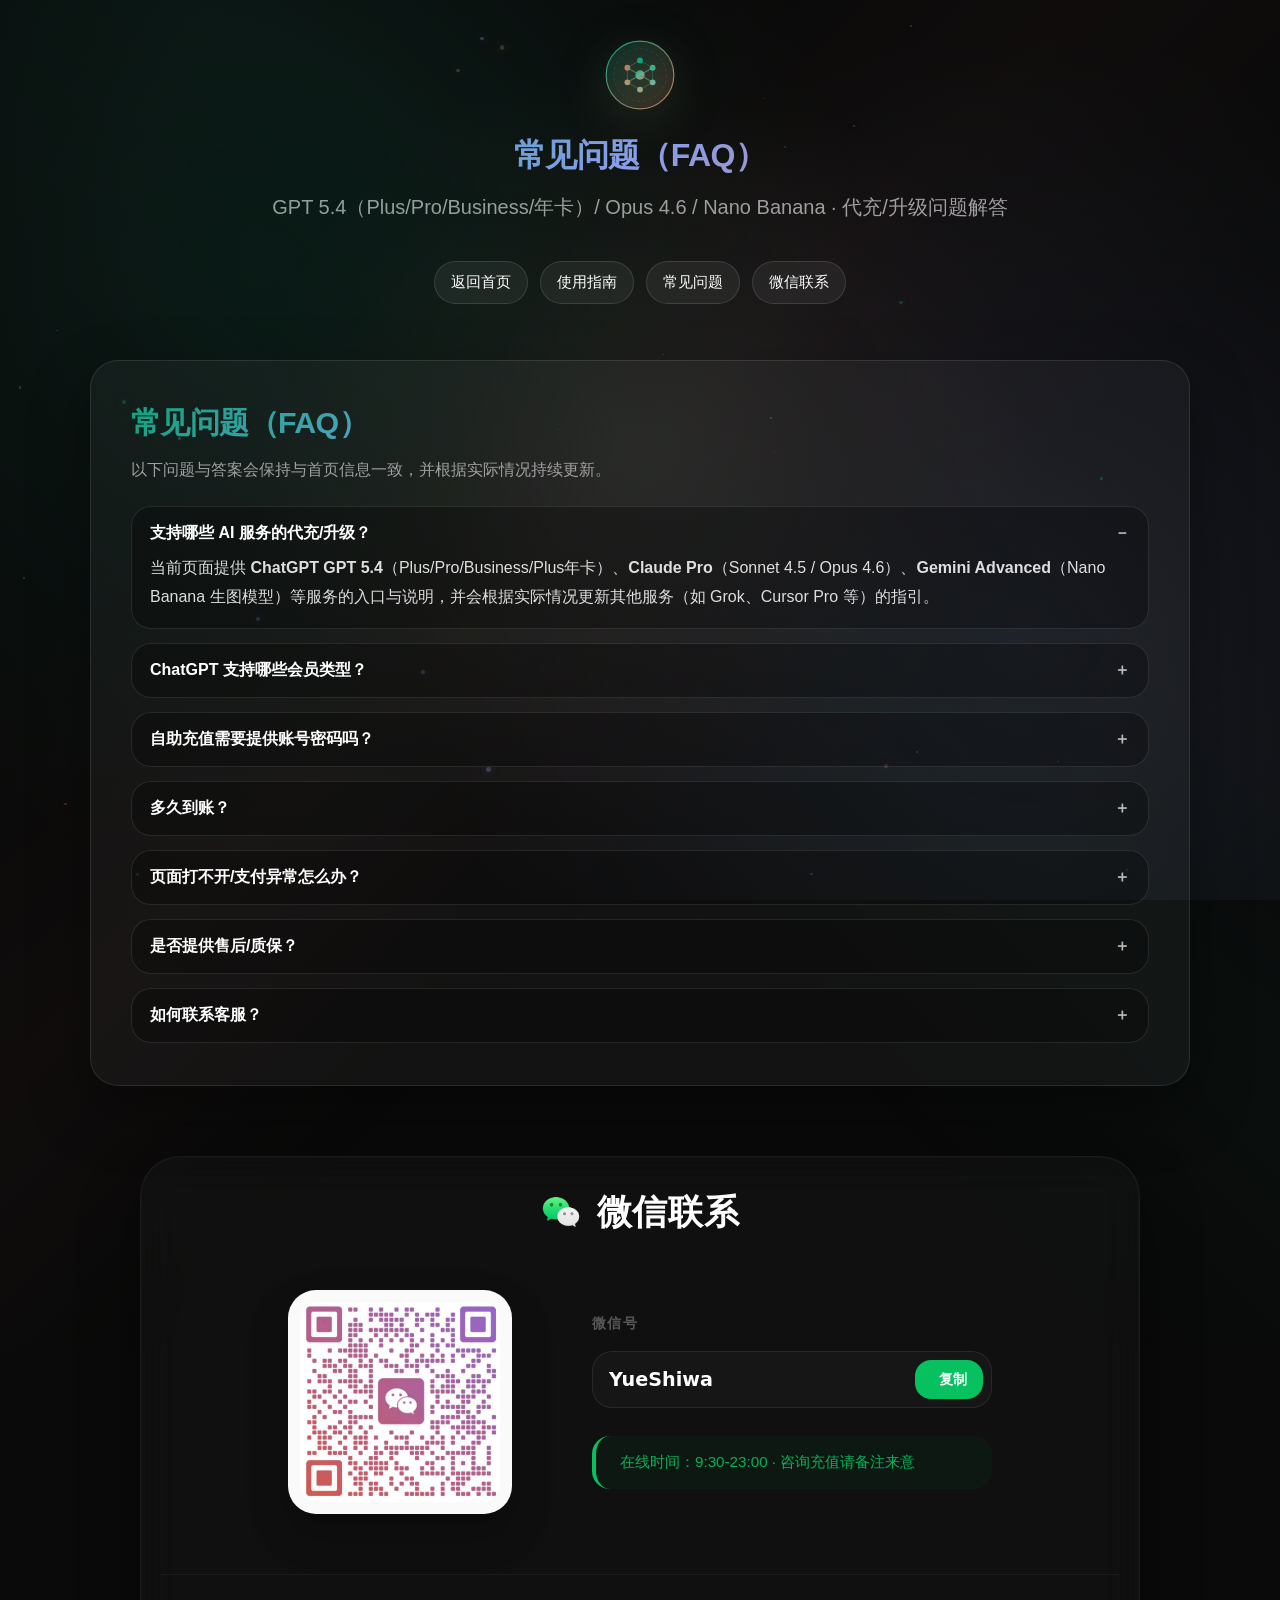
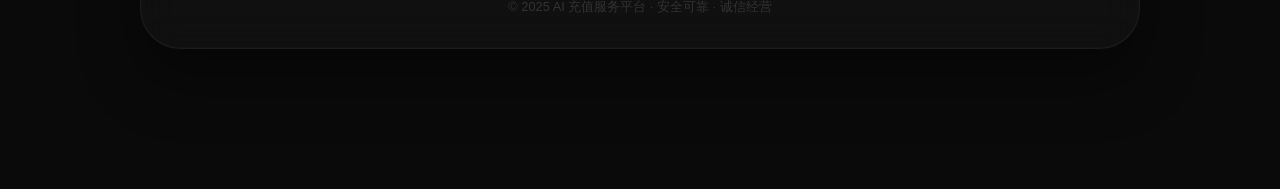
==== faq.html @ b185e93a "SEO: update copy + add guide/faq pages" ====
<!DOCTYPE html>
<html lang="zh-CN">
<head>
    <meta charset="UTF-8">
    <meta name="viewport" content="width=device-width, initial-scale=1.0">
    <title>常见问题 FAQ | GPT 5.4 Plus/Pro/Business/年卡 · Claude Opus 4.6 · Gemini Nano Banana</title>
    <meta name="description" content="GPT 5.4（ChatGPT Plus/Pro/Business/Plus年卡）、Claude Pro（Sonnet 4.5/Opus 4.6）、Gemini Advanced（Nano Banana 生图模型）代充/升级常见问题（FAQ）：支持哪些服务、是否需要账号密码、多久到账、代理/VPN 注意事项、售后与联系客服方式。">
    <meta name="keywords" content="GPT 5.4,GPT-5.4,ChatGPT Plus代充FAQ,ChatGPT Pro代充FAQ,ChatGPT Business代充FAQ,ChatGPT Plus年卡,Claude Pro代充FAQ,Claude Opus 4.6,Claude Sonnet 4.5,Gemini Advanced账号服务FAQ,Gemini Nano Banana生图模型,自助代充,卡密充值,到账时间,售后质保,微信客服">
    <meta name="author" content="AI 充值服务平台">
    <meta name="creator" content="AI 充值服务平台">
    <meta name="publisher" content="AI 充值服务平台">
    <meta name="robots" content="index, follow">
    <meta name="googlebot" content="index, follow, max-video-preview:-1, max-image-preview:large, max-snippet:-1">
    <meta name="format-detection" content="telephone=no, address=no, email=no">
    <meta name="theme-color" content="#0b1220">

    <link rel="canonical" href="./faq.html">
    <link rel="alternate" hreflang="zh-CN" href="./faq.html">
    <link rel="alternate" hreflang="x-default" href="./faq.html">

    <meta property="og:title" content="常见问题 FAQ | GPT 5.4 / Opus 4.6 / Nano Banana">
    <meta property="og:description" content="GPT 5.4（ChatGPT Plus/Pro/Business/Plus年卡）、Claude Pro（Opus 4.6）、Gemini Advanced（Nano Banana 生图）代充/升级常见问题：到账时间、是否需要账号密码、网络环境与售后支持。">
    <meta property="og:type" content="website">
    <meta property="og:locale" content="zh_CN">
    <meta property="og:site_name" content="AI 自助代充升级导航">
    <meta property="og:url" content="faq.html">
    <meta property="og:image" content="images/og-image.png">
    <meta property="og:image:width" content="1200">
    <meta property="og:image:height" content="630">
    <meta property="og:image:alt" content="常见问题 FAQ">

    <meta name="twitter:card" content="summary_large_image">
    <meta name="twitter:title" content="常见问题 FAQ | GPT 5.4 / Opus 4.6 / Nano Banana">
    <meta name="twitter:description" content="GPT 5.4（ChatGPT Plus/Pro/Business/Plus年卡）、Claude Pro（Opus 4.6）、Gemini Advanced（Nano Banana 生图）代充/升级常见问题：到账时间、是否需要账号密码、网络环境与售后支持。">
    <meta name="twitter:image" content="images/og-image.png">

    <link rel="icon" type="image/svg+xml" href="images/logo.svg">
    <link rel="apple-touch-icon" href="images/logo.svg">
    <link rel="stylesheet" href="css/style.css">

    <script type="application/ld+json">
        {
            "@context": "https://schema.org",
            "@graph": [
                {
                    "@type": "WebSite",
                    "@id": "./#website",
                    "url": "./",
                    "name": "AI 自助代充升级导航",
                    "inLanguage": "zh-CN"
                },
                {
                    "@type": "FAQPage",
                    "@id": "./faq.html#faq",
                    "url": "./faq.html",
                    "name": "常见问题（FAQ）",
                    "inLanguage": "zh-CN",
                    "isPartOf": {
                        "@id": "./#website"
                    },
                    "mainEntity": [
                        {
                            "@type": "Question",
                            "name": "支持哪些 AI 服务的代充/升级？",
                            "acceptedAnswer": {
                                "@type": "Answer",
                                "text": "当前页面提供 ChatGPT GPT 5.4（Plus/Pro/Business/Plus年卡）、Claude Pro（Sonnet 4.5 / Opus 4.6）、Gemini Advanced（Nano Banana 生图模型）等服务的入口与说明，并会根据实际情况更新其他服务（如 Grok、Cursor Pro 等）的指引。"
                            }
                        },
                        {
                            "@type": "Question",
                            "name": "ChatGPT 支持哪些会员类型？",
                            "acceptedAnswer": {
                                "@type": "Answer",
                                "text": "支持 Plus会员、Plus年卡、Pro会员、Business会员 等不同类型的升级/代充需求；具体以页面入口与说明为准。"
                            }
                        },
                        {
                            "@type": "Question",
                            "name": "自助充值需要提供账号密码吗？",
                            "acceptedAnswer": {
                                "@type": "Answer",
                                "text": "卡密自助充值一般不需要提供账号密码；如选择账号服务（例如 Gemini 独享账号服务），将按说明提供账号并支持质保服务。"
                            }
                        },
                        {
                            "@type": "Question",
                            "name": "多久到账？",
                            "acceptedAnswer": {
                                "@type": "Answer",
                                "text": "通常 1–2 分钟到账；具体以网络环境与服务状态为准。"
                            }
                        },
                        {
                            "@type": "Question",
                            "name": "页面打不开/支付异常怎么办？",
                            "acceptedAnswer": {
                                "@type": "Answer",
                                "text": "如果当前开启代理/VPN 导致页面无法加载，请尝试关闭代理后重试；也可以通过页面底部微信联系客服协助处理。"
                            }
                        },
                        {
                            "@type": "Question",
                            "name": "是否提供售后/质保？",
                            "acceptedAnswer": {
                                "@type": "Answer",
                                "text": "不同服务提供的售后与质保方案可能不同，请以页面公告与说明为准；如遇到异常，可通过微信联系客服协助。"
                            }
                        },
                        {
                            "@type": "Question",
                            "name": "如何联系客服？",
                            "acceptedAnswer": {
                                "@type": "Answer",
                                "text": "在页面底部可查看微信二维码与微信号，添加后备注需求即可获得协助。"
                            }
                        }
                    ]
                }
            ]
        }
    </script>
</head>
<body>
    <div class="container">
        <div class="bg-decoration"></div>

        <header class="header">
            <div class="header-logo">
                <img src="images/logo.svg" alt="AI代充平台Logo" class="main-logo">
            </div>
            <h1 class="main-title">常见问题（FAQ）</h1>
            <p class="subtitle">GPT 5.4（Plus/Pro/Business/年卡）/ Opus 4.6 / Nano Banana · 代充/升级问题解答</p>
        </header>

        <nav class="quick-nav" aria-label="页面导航">
            <a class="quick-link" href="index.html">返回首页</a>
            <a class="quick-link" href="guide.html">使用指南</a>
            <a class="quick-link" href="faq.html">常见问题</a>
            <a class="quick-link" href="index.html#contact">微信联系</a>
        </nav>

        <main class="content-main" aria-label="FAQ 内容">
            <section class="seo-section" aria-labelledby="faqTitle">
                <h2 class="seo-title" id="faqTitle">常见问题（FAQ）</h2>
                <p class="seo-intro">以下问题与答案会保持与首页信息一致，并根据实际情况持续更新。</p>

                <div class="faq-list">
                    <details class="faq-item" open>
                        <summary>支持哪些 AI 服务的代充/升级？</summary>
                        <p>当前页面提供 <strong>ChatGPT GPT 5.4</strong>（Plus/Pro/Business/Plus年卡）、<strong>Claude Pro</strong>（Sonnet 4.5 / Opus 4.6）、<strong>Gemini Advanced</strong>（Nano Banana 生图模型）等服务的入口与说明，并会根据实际情况更新其他服务（如 Grok、Cursor Pro 等）的指引。</p>
                    </details>

                    <details class="faq-item">
                        <summary>ChatGPT 支持哪些会员类型？</summary>
                        <p>支持 <strong>Plus会员</strong>、<strong>Plus年卡</strong>、<strong>Pro会员</strong>、<strong>Business会员</strong> 等不同类型的升级/代充需求；具体以页面入口与说明为准。</p>
                    </details>

                    <details class="faq-item">
                        <summary>自助充值需要提供账号密码吗？</summary>
                        <p>卡密自助充值一般不需要提供账号密码；如选择账号服务（例如 Gemini 独享账号服务），将按说明提供账号并支持质保服务。</p>
                    </details>

                    <details class="faq-item">
                        <summary>多久到账？</summary>
                        <p>通常 1–2 分钟到账；具体以网络环境与服务状态为准。如遇异常，可通过 <a href="#contact">微信联系</a> 获得协助。</p>
                    </details>

                    <details class="faq-item">
                        <summary>页面打不开/支付异常怎么办？</summary>
                        <p>如果当前开启代理/VPN 导致页面无法加载，请尝试关闭代理后重试；也可以通过页面底部微信联系客服协助处理。</p>
                    </details>

                    <details class="faq-item">
                        <summary>是否提供售后/质保？</summary>
                        <p>不同服务提供的售后与质保方案可能不同，请以页面公告与说明为准；如遇到异常，可通过微信联系客服协助。</p>
                    </details>

                    <details class="faq-item">
                        <summary>如何联系客服？</summary>
                        <p>在页面底部可查看微信二维码与微信号，添加后备注需求即可获得协助。</p>
                    </details>
                </div>
            </section>
        </main>

        <footer class="contact-card" id="contact">
            <div class="contact-header">
                <img src="images/wechat_logo.png" alt="微信图标" class="wechat-icon">
                <h3>微信联系</h3>
            </div>
            <div class="wechat-info">
                <div class="qr-code-container">
                    <img src="images/wechat-qr.png" alt="微信二维码" class="qr-code">
                </div>
                <div class="wechat-id-section">
                    <p class="wechat-label">微信号</p>
                    <div class="wechat-id-box">
                        <span class="wechat-id" id="wechatId">YueShiwa</span>
                        <button class="copy-btn" onclick="copyWechatId()" id="copyBtn" type="button">
                            <svg class="copy-icon" viewBox="0 0 24 24" fill="none" xmlns="http://www.w3.org/2000/svg">
                                <rect x="9" y="9" width="13" height="13" rx="2" stroke="currentColor" stroke-width="2" stroke-linecap="round" stroke-linejoin="round"/>
                                <path d="M5 15H4C3.46957 15 2.96086 14.7893 2.58579 14.4142C2.21071 14.0391 2 13.5304 2 13V4C2 3.46957 2.21071 2.96086 2.58579 2.58579C2.96086 2.21071 3.46957 2 4 2H13C13.5304 2 14.0391 2.21071 14.4142 2.58579C14.7893 2.96086 15 3.46957 15 4V5" stroke="currentColor" stroke-width="2" stroke-linecap="round" stroke-linejoin="round"/>
                            </svg>
                            <span class="copy-text">复制</span>
                        </button>
                    </div>
                    <p class="service-note">在线时间：9:30-23:00 · 咨询充值请备注来意</p>
                </div>
            </div>
            <p class="copyright">© 2025 AI 充值服务平台 · 安全可靠 · 诚信经营</p>
        </footer>
    </div>

    <script src="js/script.js"></script>
</body>
</html>
---- css/style.css ----
* {
    margin: 0;
    padding: 0;
    box-sizing: border-box;
}

/* 页面快捷导航 */
.quick-nav {
    display: flex;
    justify-content: center;
    flex-wrap: wrap;
    gap: 12px;
    margin: -40px auto 56px;
    max-width: 1100px;
    padding: 0 8px;
}

.quick-link {
    display: inline-flex;
    align-items: center;
    justify-content: center;
    padding: 10px 16px;
    border-radius: 999px;
    text-decoration: none;
    color: var(--text-primary);
    background: rgba(255, 255, 255, 0.06);
    border: 1px solid rgba(255, 255, 255, 0.12);
    backdrop-filter: blur(10px);
    transition: transform 0.15s ease, background 0.15s ease, border-color 0.15s ease;
    font-size: 0.95rem;
}

.quick-link:hover {
    transform: translateY(-1px);
    background: rgba(255, 255, 255, 0.1);
    border-color: rgba(255, 255, 255, 0.2);
}

/* SEO 内容区（FAQ） */
.seo-section {
    margin: 70px auto 0;
    max-width: 1100px;
    padding: 42px 40px;
    background: rgba(255, 255, 255, 0.04);
    border: 1px solid rgba(255, 255, 255, 0.10);
    border-radius: 28px;
    box-shadow: 0 24px 60px rgba(0, 0, 0, 0.35);
}

/* 内容页主布局（Guide / FAQ） */
.content-main {
    max-width: 1100px;
    margin: 0 auto 70px;
    display: flex;
    flex-direction: column;
    gap: 28px;
    position: relative;
    z-index: 10;
}

.content-main .seo-section {
    width: 100%;
    max-width: none;
    margin: 0;
}

.seo-title {
    font-size: 1.9rem;
    font-weight: 800;
    letter-spacing: -0.02em;
    margin-bottom: 12px;
    background: linear-gradient(135deg, var(--gpt-primary) 0%, var(--gemini-primary) 50%, var(--claude-primary) 100%);
    -webkit-background-clip: text;
    -webkit-text-fill-color: transparent;
    background-clip: text;
}

.seo-intro {
    color: var(--text-secondary);
    line-height: 1.75;
    margin-bottom: 22px;
}

.faq-list {
    display: grid;
    gap: 14px;
}

.faq-item {
    border-radius: 20px;
    background: rgba(0, 0, 0, 0.28);
    border: 1px solid rgba(255, 255, 255, 0.10);
    padding: 16px 18px;
}

.faq-item summary {
    cursor: pointer;
    font-weight: 700;
    list-style: none;
    outline: none;
}

.faq-item summary::-webkit-details-marker {
    display: none;
}

.faq-item summary::after {
    content: "＋";
    float: right;
    color: rgba(255, 255, 255, 0.7);
    font-weight: 800;
}

.faq-item[open] summary::after {
    content: "－";
}

.faq-item p {
    color: rgba(255, 255, 255, 0.86);
    line-height: 1.8;
    margin-top: 10px;
}

.faq-item a {
    color: var(--gemini-primary);
    text-decoration: none;
    border-bottom: 1px dashed rgba(142, 159, 245, 0.7);
}

.faq-item a:hover {
    border-bottom-color: rgba(142, 159, 245, 1);
}

.footer-links {
    margin-top: 18px;
    display: flex;
    flex-wrap: wrap;
    justify-content: center;
    gap: 14px;
}

.footer-links a {
    color: rgba(255, 255, 255, 0.72);
    text-decoration: none;
    border-bottom: 1px dashed rgba(255, 255, 255, 0.28);
    padding-bottom: 2px;
}

.footer-links a:hover {
    color: rgba(255, 255, 255, 0.92);
    border-bottom-color: rgba(255, 255, 255, 0.5);
}

@media (max-width: 768px) {
    .quick-nav {
        margin: -44px auto 44px;
        gap: 10px;
    }

    .quick-link {
        padding: 9px 14px;
        font-size: 0.9rem;
    }

    .content-main {
        margin: 0 auto 60px;
        padding: 0 4px;
        gap: 18px;
    }

    .seo-section {
        padding: 30px 18px;
        border-radius: 22px;
    }

    .seo-title {
        font-size: 1.6rem;
    }
}

:root {
    /* ChatGPT 配色 */
    --gpt-primary: #10a37f;
    --gpt-secondary: #1a7f64;
    --gpt-light: #d1f4e8;
    --gpt-gradient: linear-gradient(135deg, #10a37f 0%, #1a7f64 100%);

    /* Claude 配色 */
    --claude-primary: #cc785c;
    --claude-secondary: #a8563d;
    --claude-light: #f5e6e0;
    --claude-gradient: linear-gradient(135deg, #cc785c 0%, #a8563d 100%);

    /* Gemini 配色 */
    --gemini-primary: #8e9ff5;
    --gemini-secondary: #6b7ce6;
    --gemini-light: #e8ebfc;
    --gemini-gradient: linear-gradient(135deg, #8e9ff5 0%, #6b7ce6 100%);

    /* 通用配色 */
    --bg-dark: #0a0a0a;
    --bg-card: #1a1a1a;
    --text-primary: #ffffff;
    --text-secondary: #a0a0a0;
    --divider: #333333;
}

body {
    font-family: -apple-system, BlinkMacSystemFont, 'Segoe UI', Roboto, 'Helvetica Neue', Arial, sans-serif;
    background: var(--bg-dark);
    color: var(--text-primary);
    min-height: 100vh;
    overflow-x: hidden;
    position: relative;
}

/* 背景装饰 */
.bg-decoration {
    position: fixed;
    top: 0;
    left: 0;
    width: 100%;
    height: 100%;
    z-index: 0;
    background:
        radial-gradient(circle at 20% 30%, rgba(16, 163, 127, 0.1) 0%, transparent 50%),
        radial-gradient(circle at 50% 50%, rgba(204, 120, 92, 0.08) 0%, transparent 50%),
        radial-gradient(circle at 80% 70%, rgba(142, 159, 245, 0.1) 0%, transparent 50%);
    pointer-events: none;
}

.bg-decoration::before {
    content: '';
    position: absolute;
    top: -50%;
    left: -50%;
    width: 200%;
    height: 200%;
    background:
        linear-gradient(45deg, transparent 40%, rgba(16, 163, 127, 0.03) 50%, transparent 60%),
        linear-gradient(-45deg, transparent 40%, rgba(204, 120, 92, 0.03) 50%, transparent 60%);
    animation: bgRotate 20s linear infinite;
}

@keyframes bgRotate {
    0% { transform: rotate(0deg); }
    100% { transform: rotate(360deg); }
}

.container {
    position: relative;
    z-index: 1;
    max-width: 1400px;
    margin: 0 auto;
    padding: 40px 20px;
}

/* 头部 */
.header {
    text-align: center;
    margin-bottom: 80px;
    animation: fadeInDown 0.8s ease-out;
}

.header-logo {
    margin-bottom: 24px;
    display: flex;
    justify-content: center;
    align-items: center;
}

.main-logo {
    width: 100px;
    height: 100px;
    filter: drop-shadow(0 8px 24px rgba(16, 163, 127, 0.3)) drop-shadow(0 8px 24px rgba(204, 120, 92, 0.3));
    animation: logoFloat 3s ease-in-out infinite, logoRotate 20s linear infinite;
    transition: all 0.4s cubic-bezier(0.4, 0, 0.2, 1);
}

.main-logo:hover {
    transform: scale(1.15) rotate(10deg);
    filter: drop-shadow(0 12px 32px rgba(16, 163, 127, 0.5)) drop-shadow(0 12px 32px rgba(204, 120, 92, 0.5));
    animation: logoFloat 1.5s ease-in-out infinite, logoPulse 1s ease-in-out infinite;
}

@keyframes logoFloat {
    0%, 100% {
        transform: translateY(0) rotate(0deg);
    }
    50% {
        transform: translateY(-10px) rotate(5deg);
    }
}

@keyframes logoRotate {
    0% {
        transform: rotate(0deg);
    }
    100% {
        transform: rotate(360deg);
    }
}

@keyframes logoPulse {
    0%, 100% {
        transform: scale(1.15) rotate(10deg);
    }
    50% {
        transform: scale(1.25) rotate(10deg);
    }
}

.main-title {
    font-size: 3.5rem;
    font-weight: 800;
    background: linear-gradient(135deg, var(--gpt-primary) 0%, var(--gemini-primary) 50%, var(--claude-primary) 100%);
    -webkit-background-clip: text;
    -webkit-text-fill-color: transparent;
    background-clip: text;
    margin-bottom: 16px;
    letter-spacing: -0.02em;
}

.subtitle {
    font-size: 1.25rem;
    color: var(--text-secondary);
    font-weight: 300;
}

/* 右上角公告按钮 */
.announcement-btn {
    position: fixed;
    top: 40px;
    right: 40px;
    display: flex;
    align-items: center;
    gap: 8px;
    padding: 12px 20px;
    background: #1a1a1a;
    color: #ffc107;
    border: 2px solid #ffc107;
    border-radius: 50px;
    font-size: 1rem;
    font-weight: 700;
    cursor: pointer;
    z-index: 1000;
    transition: all 0.3s cubic-bezier(0.4, 0, 0.2, 1);
    box-shadow: 0 4px 16px rgba(255, 193, 7, 0.3);
}

.announcement-btn::before {
    content: '';
    position: absolute;
    top: -4px;
    left: -4px;
    right: -4px;
    bottom: -4px;
    border-radius: 50px;
    border: 2px solid #ffc107;
    opacity: 0.6;
    animation: ringPulse 2s ease-out infinite;
}

@keyframes ringPulse {
    0% {
        transform: scale(1);
        opacity: 0.6;
    }
    50% {
        transform: scale(1.1);
        opacity: 0.3;
    }
    100% {
        transform: scale(1.2);
        opacity: 0;
    }
}

.announcement-btn:hover {
    background: #ffc107;
    color: #1a1a1a;
    transform: translateY(-2px);
    box-shadow: 0 6px 20px rgba(255, 193, 7, 0.5);
}

.announcement-btn-icon {
    width: 20px;
    height: 20px;
    flex-shrink: 0;
}

.announcement-btn-text {
    font-weight: 700;
}

/* 弹窗内公告提示 */
.announcement-notice {
    display: flex;
    align-items: flex-start;
    gap: 12px;
    padding: 16px 20px;
    background: rgba(255, 193, 7, 0.1);
    border: 1px solid rgba(255, 193, 7, 0.3);
    border-radius: 12px;
    margin-bottom: 24px;
}

.notice-icon {
    width: 24px;
    height: 24px;
    flex-shrink: 0;
    color: #ffc107;
}

.announcement-notice p {
    flex: 1;
    font-size: 0.95rem;
    line-height: 1.6;
    color: var(--text-primary);
    margin: 0;
}

/* 主内容区域 */
.main-content {
    display: grid;
    grid-template-columns: 1fr auto 1fr auto 1fr;
    gap: 30px;
    margin-bottom: 70px;
    align-items: stretch;
    position: relative;
    z-index: 10;
}

/* 中央分割线 */
.divider {
    width: 2px;
    height: 100%;
    min-height: 420px;
    position: relative;
    animation: dividerGlow 3s ease-in-out infinite;
}

.divider.divider-1 {
    background: linear-gradient(
        to bottom,
        transparent,
        var(--gpt-primary) 30%,
        var(--claude-primary) 70%,
        transparent
    );
}

.divider.divider-2 {
    background: linear-gradient(
        to bottom,
        transparent,
        var(--claude-primary) 30%,
        var(--gemini-primary) 70%,
        transparent
    );
}

.divider::before,
.divider::after {
    content: '';
    position: absolute;
    left: 50%;
    transform: translateX(-50%);
    width: 12px;
    height: 12px;
    border-radius: 50%;
}

.divider.divider-1::before {
    top: 0;
    background: var(--gpt-primary);
    box-shadow: 0 0 20px var(--gpt-primary);
}

.divider.divider-1::after {
    bottom: 0;
    background: var(--claude-primary);
    box-shadow: 0 0 20px var(--claude-primary);
}

.divider.divider-2::before {
    top: 0;
    background: var(--claude-primary);
    box-shadow: 0 0 20px var(--claude-primary);
}

.divider.divider-2::after {
    bottom: 0;
    background: var(--gemini-primary);
    box-shadow: 0 0 20px var(--gemini-primary);
}

@keyframes dividerGlow {
    0%, 100% { opacity: 0.6; }
    50% { opacity: 1; }
}

/* 服务卡片 */
.service-card {
    background: var(--bg-card);
    border-radius: 24px;
    padding: 40px 36px;
    position: relative;
    overflow: hidden;
    transition: all 0.4s cubic-bezier(0.4, 0, 0.2, 1);
    border: 1px solid transparent;
    animation: fadeInUp 0.8s ease-out;
    min-height: 420px;
    display: flex;
    flex-direction: column;
}

.service-card::before {
    content: '';
    position: absolute;
    top: 0;
    left: 0;
    right: 0;
    bottom: 0;
    border-radius: 24px;
    padding: 1px;
    background: linear-gradient(135deg, transparent, currentColor, transparent);
    -webkit-mask: linear-gradient(#fff 0 0) content-box, linear-gradient(#fff 0 0);
    -webkit-mask-composite: xor;
    mask-composite: exclude;
    opacity: 0;
    transition: opacity 0.4s;
}

.service-card:hover::before {
    opacity: 0.5;
}

.gpt-card {
    color: var(--gpt-primary);
    animation-delay: 0.1s;
}

.gpt-card::after {
    content: '';
    position: absolute;
    top: -50%;
    left: -50%;
    width: 200%;
    height: 200%;
    background: radial-gradient(circle, var(--gpt-primary) 0%, transparent 70%);
    opacity: 0;
    transition: opacity 0.4s;
}

.gpt-card:hover::after {
    opacity: 0.05;
}

.gemini-card {
    color: var(--gemini-primary);
    animation-delay: 0.15s;
}

.gemini-card::after {
    content: '';
    position: absolute;
    top: -50%;
    left: -50%;
    width: 200%;
    height: 200%;
    background: radial-gradient(circle, var(--gemini-primary) 0%, transparent 70%);
    opacity: 0;
    transition: opacity 0.4s;
}

.gemini-card:hover::after {
    opacity: 0.05;
}

.claude-card {
    color: var(--claude-primary);
    animation-delay: 0.2s;
}

.claude-card::after {
    content: '';
    position: absolute;
    top: -50%;
    left: -50%;
    width: 200%;
    height: 200%;
    background: radial-gradient(circle, var(--claude-primary) 0%, transparent 70%);
    opacity: 0;
    transition: opacity 0.4s;
}

.claude-card:hover::after {
    opacity: 0.05;
}

.service-card:hover {
    transform: translateY(-8px);
}

.card-inner {
    position: relative;
    z-index: 1;
    overflow: visible;
}

/* Logo */
.logo-container {
    width: 100px;
    height: 100px;
    margin: 0 auto 24px;
    display: flex;
    align-items: center;
    justify-content: center;
    border-radius: 20px;
    background: rgba(255, 255, 255, 0.05);
    transition: all 0.4s;
}

.service-card:hover .logo-container {
    transform: scale(1.1) rotate(5deg);
    background: rgba(255, 255, 255, 0.1);
}

.logo {
    width: 60px;
    height: 60px;
    filter: drop-shadow(0 4px 12px currentColor);
}

.gpt-logo {
    color: var(--gpt-primary);
}

.gemini-logo {
    color: var(--gemini-primary);
    width: 70px;
    height: 70px;
    filter: drop-shadow(0 4px 12px rgba(142, 159, 245, 0.8));
}

.claude-logo {
    color: var(--claude-primary);
}

/* 服务标题和描述 */
.service-title {
    font-size: 2.2rem;
    font-weight: 800;
    text-align: center;
    margin-bottom: 16px;
    color: var(--text-primary);
    letter-spacing: -0.01em;
}

.service-desc {
    text-align: center;
    color: var(--text-secondary);
    line-height: 1.7;
    margin-bottom: 28px;
    font-size: 1rem;
}

/* 按钮 */
.btn {
    display: inline-flex;
    align-items: center;
    justify-content: center;
    gap: 12px;
    padding: 16px 36px;
    border-radius: 12px;
    font-size: 1.15rem;
    font-weight: 700;
    text-decoration: none;
    transition: all 0.3s cubic-bezier(0.4, 0, 0.2, 1);
    position: relative;
    overflow: visible;
    width: 100%;
    margin-bottom: 24px;
    cursor: pointer;
}

.btn::before {
    content: '';
    position: absolute;
    top: 50%;
    left: 50%;
    width: 0;
    height: 0;
    border-radius: 12px;
    background: rgba(255, 255, 255, 0.2);
    transform: translate(-50%, -50%);
    transition: width 0.6s, height 0.6s;
    z-index: 0;
}

.btn:hover::before {
    width: 100%;
    height: 100%;
}

.btn > * {
    position: relative;
    z-index: 1;
}

.btn-icon {
    width: 20px;
    height: 20px;
    transition: transform 0.3s;
}

.btn:hover .btn-icon {
    transform: translateX(4px);
}

.btn-gpt {
    background: var(--gpt-gradient);
    color: white;
    box-shadow: 0 8px 24px rgba(16, 163, 127, 0.3);
}

.btn-gpt:hover {
    box-shadow: 0 12px 32px rgba(16, 163, 127, 0.4);
    transform: translateY(-2px);
}

.btn-gemini {
    background: var(--gemini-gradient);
    color: white;
    box-shadow: 0 8px 24px rgba(142, 159, 245, 0.3);
}

.btn-gemini:hover {
    box-shadow: 0 12px 32px rgba(142, 159, 245, 0.4);
    transform: translateY(-2px);
}

.btn-claude {
    background: var(--claude-gradient);
    color: white;
    box-shadow: 0 8px 24px rgba(204, 120, 92, 0.3);
}

.btn-claude:hover {
    box-shadow: 0 12px 32px rgba(204, 120, 92, 0.4);
    transform: translateY(-2px);
}

/* 特性标签 */
.features {
    display: flex;
    gap: 10px;
    justify-content: center;
    flex-wrap: wrap;
}

.feature-tag {
    padding: 8px 18px;
    border-radius: 20px;
    font-size: 0.9rem;
    font-weight: 600;
    background: rgba(255, 255, 255, 0.08);
    color: var(--text-secondary);
    transition: all 0.3s;
}

.gpt-card .feature-tag:hover {
    background: var(--gpt-light);
    color: var(--gpt-primary);
}

.gemini-card .feature-tag:hover {
    background: var(--gemini-light);
    color: var(--gemini-primary);
}

.claude-card .feature-tag:hover {
    background: var(--claude-light);
    color: var(--claude-primary);
}

/* 微信联系名片 - 极致视觉优化 */
.contact-card {
    background: rgba(26, 26, 26, 0.4);
    backdrop-filter: blur(20px);
    -webkit-backdrop-filter: blur(20px);
    border-radius: 40px;
    padding: 60px 80px;
    border: 1px solid rgba(255, 255, 255, 0.05);
    animation: fadeInUp 0.8s ease-out 0.3s both;
    position: relative;
    z-index: 5;
    max-width: 1000px;
    margin: 40px auto 100px;
    box-shadow: 
        0 30px 60px rgba(0, 0, 0, 0.4),
        0 0 0 1px rgba(255, 255, 255, 0.02) inset;
}

.contact-header {
    display: flex;
    align-items: center;
    justify-content: center;
    gap: 16px;
    margin-bottom: 54px;
    position: relative;
}

.wechat-icon {
    width: 40px;
    height: 40px;
    filter: none;
}

.contact-header h3 {
    font-size: 2.2rem;
    font-weight: 800;
    color: #ffffff;
    letter-spacing: 0.02em;
    margin: 0;
}

.wechat-info {
    display: flex;
    justify-content: center;
    align-items: center;
    gap: 80px;
}

.qr-code-container {
    padding: 12px;
    background: rgba(255, 255, 255, 0.98);
    border-radius: 28px;
    box-shadow: 0 20px 40px rgba(0, 0, 0, 0.3);
    transition: all 0.4s cubic-bezier(0.175, 0.885, 0.32, 1.275);
    flex-shrink: 0;
}

.qr-code-container:hover {
    transform: translateY(-10px) scale(1.03);
    box-shadow: 0 30px 60px rgba(0, 0, 0, 0.4);
}

.qr-code {
    width: 200px;
    height: 200px;
    display: block;
    border-radius: 18px;
}

.wechat-id-section {
    display: flex;
    flex-direction: column;
    gap: 18px;
    flex: 1;
    max-width: 400px;
}

.wechat-label {
    color: rgba(255, 255, 255, 0.3);
    font-size: 0.9rem;
    font-weight: 600;
    text-transform: uppercase;
    letter-spacing: 0.1em;
}

.wechat-id-box {
    display: flex;
    align-items: center;
    justify-content: space-between;
    gap: 20px;
    padding: 8px 8px 8px 24px;
    background: rgba(255, 255, 255, 0.03);
    border-radius: 20px;
    border: 1px solid rgba(255, 255, 255, 0.08);
    transition: all 0.3s;
}

.wechat-id-box:hover {
    background: rgba(255, 255, 255, 0.06);
    border-color: rgba(7, 193, 96, 0.4);
}

.wechat-id {
    font-size: 1.6rem;
    font-weight: 700;
    color: #ffffff;
    font-family: -apple-system, system-ui, sans-serif;
}

.copy-btn {
    display: flex;
    align-items: center;
    gap: 8px;
    padding: 14px 28px;
    background: #07c160;
    color: white;
    border: none;
    border-radius: 16px;
    font-size: 1rem;
    font-weight: 700;
    cursor: pointer;
    transition: all 0.3s;
    white-space: nowrap;
}

.service-note {
    color: rgba(7, 193, 96, 0.9);
    font-size: 0.95rem;
    font-weight: 500;
    padding: 16px 24px;
    background: rgba(7, 193, 96, 0.05);
    border-radius: 18px;
    border-left: 4px solid #07c160;
    margin-top: 10px;
}

.copyright {
    text-align: center;
    color: rgba(255, 255, 255, 0.15);
    font-size: 0.8rem;
    margin-top: 60px;
    padding-top: 24px;
    border-top: 1px solid rgba(255, 255, 255, 0.05);
    width: 100%;
}

/* 动画 */
@keyframes fadeInDown {
    from {
        opacity: 0;
        transform: translateY(-30px);
    }
    to {
        opacity: 1;
        transform: translateY(0);
    }
}

@keyframes fadeInUp {
    from {
        opacity: 0;
        transform: translateY(30px);
    }
    to {
        opacity: 1;
        transform: translateY(0);
    }
}

/* 响应式设计 */
@media (max-width: 1200px) {
    .service-card {
        padding: 36px 32px;
    }
}

/* 浮动收藏按钮 */
.bookmark-btn {
    position: fixed;
    bottom: 40px;
    right: 40px;
    display: flex;
    align-items: center;
    gap: 10px;
    padding: 14px 24px;
    background: linear-gradient(135deg, var(--gpt-primary) 0%, var(--gemini-primary) 50%, var(--claude-primary) 100%);
    color: white;
    border: none;
    border-radius: 50px;
    font-size: 1rem;
    font-weight: 600;
    cursor: pointer;
    box-shadow: 0 8px 24px rgba(0, 0, 0, 0.3);
    z-index: 1000;
    transition: all 0.4s cubic-bezier(0.4, 0, 0.2, 1);
    animation: bookmarkFloat 3s ease-in-out infinite;
}

.bookmark-btn:hover {
    transform: translateY(-5px) scale(1.05);
    box-shadow: 0 12px 32px rgba(16, 163, 127, 0.4), 0 12px 32px rgba(142, 159, 245, 0.3), 0 12px 32px rgba(204, 120, 92, 0.4);
}

.bookmark-btn:active {
    transform: translateY(-2px) scale(1);
}

.bookmark-icon {
    width: 22px;
    height: 22px;
    flex-shrink: 0;
    transition: transform 0.3s;
}

.bookmark-btn:hover .bookmark-icon {
    transform: scale(1.2) rotate(5deg);
}

.bookmark-btn.bookmarked .bookmark-icon {
    fill: white;
    animation: bookmarkPulse 0.6s ease-out;
}

.bookmark-text {
    white-space: nowrap;
}

@keyframes bookmarkFloat {
    0%, 100% {
        transform: translateY(0);
    }
    50% {
        transform: translateY(-8px);
    }
}

@keyframes bookmarkPulse {
    0% {
        transform: scale(1);
    }
    50% {
        transform: scale(1.5);
    }
    100% {
        transform: scale(1);
    }
}

/* 收藏提示条（简化版） */
.bookmark-toast {
    position: fixed;
    top: 24px;
    left: 50%;
    transform: translateX(-50%) translateY(-100px);
    z-index: 10000;
    opacity: 0;
    transition: all 0.4s cubic-bezier(0.4, 0, 0.2, 1);
}

.bookmark-toast.show {
    transform: translateX(-50%) translateY(0);
    opacity: 1;
}

.bookmark-toast-content {
    display: flex;
    align-items: center;
    gap: 16px;
    padding: 16px 24px;
    background: rgba(26, 26, 26, 0.95);
    backdrop-filter: blur(20px);
    border-radius: 16px;
    box-shadow: 0 12px 40px rgba(0, 0, 0, 0.5);
    border: 1px solid rgba(255, 255, 255, 0.1);
    min-width: 320px;
}

.bookmark-toast-icon {
    width: 32px;
    height: 32px;
    flex-shrink: 0;
    filter: drop-shadow(0 4px 12px rgba(16, 163, 127, 0.3)) drop-shadow(0 4px 12px rgba(204, 120, 92, 0.3));
    animation: bookmarkPulse 2s ease-in-out infinite;
}

.bookmark-toast-text {
    flex: 1;
}

.bookmark-toast-title {
    font-size: 1rem;
    font-weight: 600;
    color: var(--text-primary);
    margin-bottom: 4px;
}

.bookmark-toast-title kbd {
    display: inline-block;
    padding: 4px 10px;
    background: linear-gradient(135deg, var(--gpt-primary) 0%, var(--gemini-primary) 50%, var(--claude-primary) 100%);
    color: white;
    border-radius: 6px;
    font-family: 'Courier New', monospace;
    font-size: 0.95rem;
    font-weight: 700;
    margin: 0 4px;
    box-shadow: 0 2px 8px rgba(142, 159, 245, 0.4);
}

.bookmark-toast-subtitle {
    font-size: 0.85rem;
    color: var(--text-secondary);
}

.bookmark-toast-close {
    width: 28px;
    height: 28px;
    flex-shrink: 0;
    border: none;
    background: rgba(255, 255, 255, 0.1);
    color: var(--text-primary);
    font-size: 20px;
    line-height: 1;
    border-radius: 50%;
    cursor: pointer;
    transition: all 0.3s;
}

.bookmark-toast-close:hover {
    background: rgba(255, 255, 255, 0.2);
    transform: rotate(90deg);
}

/* 价格表弹窗 */
.price-modal {
    position: fixed;
    top: 0;
    left: 0;
    width: 100%;
    height: 100%;
    z-index: 10001;
    display: none;
    align-items: center;
    justify-content: center;
    opacity: 0;
    transition: opacity 0.3s ease-out;
}

.price-modal.show {
    display: flex;
    opacity: 1;
}

.price-modal-overlay {
    position: absolute;
    top: 0;
    left: 0;
    width: 100%;
    height: 100%;
    background: rgba(0, 0, 0, 0.8);
    backdrop-filter: blur(10px);
}

.price-modal-content {
    position: relative;
    background: linear-gradient(135deg, #1a2332 0%, #2a1a2a 100%);
    border-radius: 24px;
    max-width: 800px;
    width: 90%;
    max-height: 90vh;
    overflow: hidden;
    box-shadow: 0 20px 60px rgba(0, 0, 0, 0.6);
    border: 1px solid rgba(255, 255, 255, 0.1);
    transform: scale(0.9) translateY(-20px);
    transition: all 0.3s cubic-bezier(0.4, 0, 0.2, 1);
}

.price-modal.show .price-modal-content {
    transform: scale(1) translateY(0);
}

.price-modal-header {
    padding: 24px 32px;
    border-bottom: 1px solid rgba(255, 255, 255, 0.1);
    display: flex;
    align-items: center;
    justify-content: space-between;
    background: rgba(0, 0, 0, 0.2);
}

.price-modal-header h2 {
    font-size: 1.8rem;
    font-weight: 700;
    color: var(--text-primary);
    margin: 0;
}

.price-modal-close {
    width: 40px;
    height: 40px;
    border: none;
    background: rgba(255, 255, 255, 0.1);
    color: var(--text-primary);
    font-size: 28px;
    line-height: 1;
    border-radius: 50%;
    cursor: pointer;
    transition: all 0.3s;
}

.price-modal-close:hover {
    background: rgba(255, 255, 255, 0.2);
    transform: rotate(90deg);
}

.price-modal-body {
    padding: 32px;
    overflow-y: auto;
    max-height: calc(90vh - 100px);
}

/* 价格表格 */
.price-table {
    width: 100%;
    border-collapse: collapse;
    margin-bottom: 24px;
}

.price-table thead {
    background: rgba(255, 255, 255, 0.05);
}

.price-table th {
    padding: 16px 20px;
    text-align: left;
    font-size: 1rem;
    font-weight: 700;
    color: var(--text-primary);
    border-bottom: 2px solid rgba(255, 255, 255, 0.1);
}

.price-table tbody tr {
    transition: all 0.3s;
}

.price-table tbody tr:hover {
    background: rgba(255, 255, 255, 0.05);
}

.price-table td {
    padding: 16px 20px;
    font-size: 0.95rem;
    color: var(--text-secondary);
    border-bottom: 1px solid rgba(255, 255, 255, 0.05);
}

.price-table td:first-child {
    font-weight: 700;
    color: var(--text-primary);
}

.price-table td:nth-child(2) {
    color: #ffc107;
}

.price-table td:nth-child(3) {
    color: #4caf50;
    font-weight: 700;
}

.price-notes {
    background: rgba(255, 193, 7, 0.1);
    border-left: 4px solid #ffc107;
    border-radius: 8px;
    padding: 16px 20px;
    text-align: center;
}

.price-notes p {
    font-size: 0.9rem;
    color: var(--text-secondary);
    line-height: 1.8;
    margin-bottom: 8px;
}

.price-notes p:last-child {
    margin-bottom: 0;
}

/* Claude充值方式选择弹窗 */
.claude-modal {
    position: fixed;
    top: 0;
    left: 0;
    width: 100%;
    height: 100%;
    z-index: 10002;
    display: none;
    align-items: center;
    justify-content: center;
    opacity: 0;
    transition: opacity 0.3s ease-out;
}

.claude-modal.show {
    display: flex;
    opacity: 1;
}

.claude-modal-overlay {
    position: absolute;
    top: 0;
    left: 0;
    width: 100%;
    height: 100%;
    background: rgba(0, 0, 0, 0.85);
    backdrop-filter: blur(15px);
}

.claude-modal-content {
    position: relative;
    background: linear-gradient(135deg, #1a1a1a 0%, #2a1a2a 100%);
    border-radius: 28px;
    max-width: 1000px;
    width: 90%;
    max-height: 90vh;
    overflow: hidden;
    box-shadow: 0 24px 72px rgba(0, 0, 0, 0.7);
    border: 1px solid rgba(255, 255, 255, 0.1);
    transform: scale(0.9) translateY(-30px);
    transition: all 0.4s cubic-bezier(0.4, 0, 0.2, 1);
}

.claude-modal.show .claude-modal-content {
    transform: scale(1) translateY(0);
}

.claude-modal-header {
    padding: 28px 36px;
    border-bottom: 1px solid rgba(255, 255, 255, 0.1);
    display: flex;
    align-items: center;
    justify-content: space-between;
    background: rgba(0, 0, 0, 0.3);
}

.claude-modal-header h2 {
    font-size: 2rem;
    font-weight: 800;
    color: var(--text-primary);
    margin: 0;
}

.claude-modal-close {
    width: 44px;
    height: 44px;
    border: none;
    background: rgba(255, 255, 255, 0.1);
    color: var(--text-primary);
    font-size: 30px;
    line-height: 1;
    border-radius: 50%;
    cursor: pointer;
    transition: all 0.3s;
}

.claude-modal-close:hover {
    background: rgba(255, 255, 255, 0.2);
    transform: rotate(90deg);
}

.claude-modal-body {
    padding: 40px;
    overflow-y: auto;
    max-height: calc(90vh - 100px);
}

/* 选择卡片 */
.choice-cards {
    display: grid;
    grid-template-columns: 1fr auto 1fr;
    gap: 24px;
    align-items: center;
}

/* 步骤箭头 */
.step-arrow {
    display: flex;
    align-items: center;
    justify-content: center;
    width: 60px;
    height: 60px;
    color: var(--claude-primary);
    animation: arrowPulse 2s ease-in-out infinite;
}

.step-arrow svg {
    width: 48px;
    height: 48px;
}

@keyframes arrowPulse {
    0%, 100% {
        transform: translateX(0);
        opacity: 0.6;
    }
    50% {
        transform: translateX(8px);
        opacity: 1;
    }
}

/* 步骤序号 */
.step-number {
    position: absolute;
    top: 20px;
    left: 20px;
    width: 48px;
    height: 48px;
    background: var(--claude-gradient);
    color: white;
    border-radius: 50%;
    display: flex;
    align-items: center;
    justify-content: center;
    font-size: 1.5rem;
    font-weight: 800;
    box-shadow: 0 4px 12px rgba(204, 120, 92, 0.4);
    z-index: 2;
}

.choice-card {
    background: rgba(255, 255, 255, 0.03);
    border: 2px solid rgba(255, 255, 255, 0.1);
    border-radius: 20px;
    padding: 36px 32px;
    display: flex;
    flex-direction: column;
    align-items: center;
    text-align: center;
    transition: all 0.4s cubic-bezier(0.4, 0, 0.2, 1);
    position: relative;
    overflow: hidden;
}

.choice-card::before {
    content: '';
    position: absolute;
    top: -50%;
    left: -50%;
    width: 200%;
    height: 200%;
    background: radial-gradient(circle, rgba(204, 120, 92, 0.1) 0%, transparent 70%);
    opacity: 0;
    transition: opacity 0.4s;
}

.choice-card:hover {
    transform: translateY(-8px);
    border-color: var(--claude-primary);
    box-shadow: 0 16px 48px rgba(204, 120, 92, 0.3);
}

.choice-card:hover::before {
    opacity: 1;
}

.choice-card-featured {
    border-color: var(--claude-primary);
    background: rgba(204, 120, 92, 0.08);
}

.choice-card-featured::before {
    opacity: 0.5;
}

.featured-badge {
    position: absolute;
    top: 16px;
    right: 16px;
    background: linear-gradient(135deg, var(--claude-primary) 0%, var(--claude-secondary) 100%);
    color: white;
    padding: 6px 16px;
    border-radius: 20px;
    font-size: 0.85rem;
    font-weight: 700;
    box-shadow: 0 4px 12px rgba(204, 120, 92, 0.4);
}

.choice-icon {
    width: 80px;
    height: 80px;
    border-radius: 50%;
    background: rgba(204, 120, 92, 0.15);
    display: flex;
    align-items: center;
    justify-content: center;
    margin-bottom: 24px;
    transition: all 0.4s;
}

.choice-card:hover .choice-icon {
    transform: scale(1.1) rotate(5deg);
    background: rgba(204, 120, 92, 0.25);
}

.choice-icon svg {
    width: 40px;
    height: 40px;
    color: var(--claude-primary);
}

.choice-title {
    font-size: 1.8rem;
    font-weight: 800;
    color: var(--text-primary);
    margin-bottom: 12px;
    position: relative;
    z-index: 1;
}

.choice-desc {
    font-size: 1rem;
    color: var(--text-secondary);
    line-height: 1.6;
    margin-bottom: 24px;
    position: relative;
    z-index: 1;
}

.choice-features {
    list-style: none;
    padding: 0;
    margin: 0 0 32px 0;
    width: 100%;
    position: relative;
    z-index: 1;
}

.choice-features li {
    padding: 10px 0;
    font-size: 0.95rem;
    color: var(--text-secondary);
    text-align: left;
    border-bottom: 1px solid rgba(255, 255, 255, 0.05);
}

.choice-features li:last-child {
    border-bottom: none;
}

.choice-btn {
    width: 100%;
    display: flex;
    align-items: center;
    justify-content: center;
    gap: 12px;
    padding: 16px 32px;
    border-radius: 12px;
    font-size: 1.1rem;
    font-weight: 700;
    text-decoration: none;
    border: none;
    cursor: pointer;
    transition: all 0.3s cubic-bezier(0.4, 0, 0.2, 1);
    position: relative;
    z-index: 1;
}

.choice-btn svg {
    width: 20px;
    height: 20px;
    transition: transform 0.3s;
}

.choice-btn:hover svg {
    transform: translateX(4px);
}

.choice-btn-primary {
    background: var(--claude-gradient);
    color: white;
    box-shadow: 0 8px 24px rgba(204, 120, 92, 0.3);
}

.choice-btn-primary:hover {
    transform: translateY(-2px);
    box-shadow: 0 12px 32px rgba(204, 120, 92, 0.5);
}

.choice-btn-secondary {
    background: rgba(7, 193, 96, 0.9);
    color: white;
    box-shadow: 0 8px 24px rgba(7, 193, 96, 0.3);
}

.choice-btn-secondary:hover {
    background: #07c160;
    transform: translateY(-2px);
    box-shadow: 0 12px 32px rgba(7, 193, 96, 0.5);
}

/* 响应式设计 */
@media (max-width: 1200px) {
    .service-card {
        padding: 36px 32px;
    }
}

@media (max-width: 1024px) {
    .main-content {
        grid-template-columns: 1fr;
        gap: 40px;
    }

    .divider {
        width: 80%;
        height: 2px;
        min-height: auto;
        margin: 0 auto;
    }

    .divider.divider-1 {
        background: linear-gradient(
            to right,
            transparent,
            var(--gpt-primary) 30%,
            var(--claude-primary) 70%,
            transparent
        );
    }

    .divider.divider-2 {
        background: linear-gradient(
            to right,
            transparent,
            var(--claude-primary) 30%,
            var(--gemini-primary) 70%,
            transparent
        );
    }

    .divider.divider-1::before {
        left: 0;
        top: 50%;
        transform: translate(-50%, -50%);
    }

    .divider.divider-1::after {
        right: auto;
        left: 100%;
        top: 50%;
        transform: translate(-50%, -50%);
    }

    .divider.divider-2::before {
        left: 0;
        top: 50%;
        transform: translate(-50%, -50%);
    }

    .divider.divider-2::after {
        right: 0;
        left: auto;
        top: 50%;
        transform: translate(50%, -50%);
    }

    .service-card {
        min-height: auto;
        transform: none !important;
    }

    .wechat-info {
        flex-direction: column;
        gap: 32px;
    }

    .wechat-id-section {
        min-width: unset;
        width: 100%;
        align-items: center;
    }

    .wechat-id-box {
        width: 100%;
        max-width: 320px;
        justify-content: space-between;
    }
}

@media (max-width: 768px) {
    .claude-modal-content {
        width: 95%;
        border-radius: 20px;
    }

    .claude-modal-header {
        padding: 24px 28px;
    }

    .claude-modal-header h2 {
        font-size: 1.6rem;
    }

    .claude-modal-close {
        width: 40px;
        height: 40px;
        font-size: 26px;
    }

    .claude-modal-body {
        padding: 28px 24px;
        max-height: calc(90vh - 80px);
    }

    .choice-cards {
        grid-template-columns: 1fr;
        gap: 32px;
    }

    .step-arrow {
        transform: rotate(90deg);
        margin: 16px auto;
    }

    .choice-icon {
        width: 70px;
        height: 70px;
    }

    .choice-icon svg {
        width: 36px;
        height: 36px;
    }

    .choice-title {
        font-size: 1.6rem;
    }

    .choice-desc {
        font-size: 0.95rem;
    }

    .choice-features li {
        font-size: 0.9rem;
    }

    .choice-btn {
        font-size: 1rem;
        padding: 14px 28px;
    }

    .announcement-btn {
        top: 24px;
        right: 24px;
        padding: 10px 16px;
        font-size: 0.9rem;
    }

    .announcement-btn-icon {
        width: 18px;
        height: 18px;
    }

    .announcement-notice {
        flex-direction: column;
        padding: 14px 16px;
    }

    .notice-icon {
        width: 20px;
        height: 20px;
    }

    .announcement-notice p {
        font-size: 0.9rem;
    }

    .price-modal-content {
        width: 95%;
        border-radius: 16px;
    }

    .price-modal-header {
        padding: 20px 24px;
    }

    .price-modal-header h2 {
        font-size: 1.5rem;
    }

    .price-modal-close {
        width: 36px;
        height: 36px;
        font-size: 24px;
    }

    .price-modal-body {
        padding: 24px;
    }

    .price-table th,
    .price-table td {
        padding: 12px 16px;
        font-size: 0.9rem;
    }

    .bookmark-toast-content {
        min-width: auto;
        max-width: calc(100vw - 48px);
        padding: 14px 20px;
        gap: 12px;
    }

    .bookmark-toast-icon {
        width: 28px;
        height: 28px;
    }

    .bookmark-toast-title {
        font-size: 0.95rem;
    }

    .bookmark-toast-title kbd {
        font-size: 0.9rem;
        padding: 3px 8px;
    }

    .bookmark-toast-subtitle {
        font-size: 0.8rem;
    }

    .bookmark-toast-close {
        width: 24px;
        height: 24px;
        font-size: 18px;
    }

    .bookmark-btn {
        bottom: 24px;
        right: 24px;
        padding: 12px 20px;
        font-size: 0.95rem;
    }

    .bookmark-icon {
        width: 20px;
        height: 20px;
    }

    .main-logo {
        width: 80px;
        height: 80px;
    }

    .main-title {
        font-size: 2.5rem;
    }

    .subtitle {
        font-size: 1rem;
    }

    .service-card {
        padding: 32px 28px;
    }

    .service-title {
        font-size: 1.8rem;
    }

    .logo-container {
        width: 90px;
        height: 90px;
    }

    .logo {
        width: 55px;
        height: 55px;
    }

    .btn {
        font-size: 1.05rem;
        padding: 14px 32px;
    }

    .contact-card {
        padding: 32px 24px;
    }

    .qr-code {
        width: 140px;
        height: 140px;
    }
}

/* 高级感弹窗样式升级 */
.gemini-premium-content {
    max-width: 550px !important;
    background: linear-gradient(145deg, #161a25 0%, #0d0f14 100%) !important;
    border: 1px solid rgba(142, 159, 245, 0.2) !important;
    box-shadow: 0 30px 80px rgba(0, 0, 0, 0.8), 0 0 40px rgba(142, 159, 245, 0.05) !important;
}

.modal-glow {
    position: absolute;
    top: -100px;
    right: -100px;
    width: 300px;
    height: 300px;
    background: radial-gradient(circle, rgba(142, 159, 245, 0.1) 0%, transparent 70%);
    z-index: 0;
    pointer-events: none;
}

.header-title-wrapper {
    display: flex;
    flex-direction: column;
    gap: 4px;
}

.premium-badge {
    font-size: 0.75rem;
    font-weight: 700;
    text-transform: uppercase;
    letter-spacing: 0.1em;
    color: var(--gemini-primary);
    background: rgba(142, 159, 245, 0.1);
    padding: 4px 12px;
    border-radius: 50px;
    width: fit-content;
}

.premium-alert-icon {
    position: relative;
    width: 90px;
    height: 90px;
    margin: 0 auto 32px;
    display: flex;
    align-items: center;
    justify-content: center;
}

.premium-alert-icon svg {
    width: 44px;
    height: 44px;
    color: #ffc107;
    z-index: 2;
    filter: drop-shadow(0 0 10px rgba(255, 193, 7, 0.5));
}

.icon-ring {
    position: absolute;
    width: 100%;
    height: 100%;
    border-radius: 50%;
    background: rgba(255, 193, 7, 0.05);
    border: 1px solid rgba(255, 193, 7, 0.2);
    animation: rotateRing 10s linear infinite;
}

.icon-ring-outer {
    position: absolute;
    width: 140%;
    height: 140%;
    border-radius: 50%;
    border: 1px dashed rgba(255, 193, 7, 0.1);
    animation: rotateRingRev 15s linear infinite;
}

@keyframes rotateRing {
    from { transform: rotate(0deg); }
    to { transform: rotate(360deg); }
}

@keyframes rotateRingRev {
    from { transform: rotate(360deg); }
    to { transform: rotate(0deg); }
}

.premium-message {
    text-align: center;
    margin-bottom: 40px;
}

.premium-message h3 {
    font-size: 1.8rem;
    font-weight: 800;
    color: #ffffff;
    margin-bottom: 16px;
}

.premium-message p {
    color: var(--text-secondary);
    line-height: 1.6;
    font-size: 1rem;
}

.tip-box {
    margin-top: 24px;
    padding: 18px 24px;
    background: rgba(255, 255, 255, 0.03);
    border-radius: 16px;
    border: 1px solid rgba(255, 255, 255, 0.05);
    display: flex;
    align-items: center;
    gap: 12px;
    text-align: left;
}

.tip-icon {
    font-size: 1.5rem;
}

.tip-box p {
    margin: 0;
    color: var(--text-primary);
    font-size: 0.95rem;
}

.tip-box strong {
    color: #ffc107;
    text-decoration: underline;
    text-underline-offset: 4px;
}

.premium-confirm-btn {
    width: 100%;
    padding: 20px 32px;
    background: var(--gemini-gradient);
    border: none;
    border-radius: 16px;
    color: white;
    font-size: 1.2rem;
    font-weight: 800;
    cursor: pointer;
    display: flex;
    align-items: center;
    justify-content: center;
    gap: 12px;
    position: relative;
    overflow: hidden;
    transition: all 0.4s cubic-bezier(0.4, 0, 0.2, 1);
    box-shadow: 0 10px 30px rgba(142, 159, 245, 0.4);
}

.premium-confirm-btn:hover {
    transform: translateY(-4px) scale(1.02);
    box-shadow: 0 15px 40px rgba(142, 159, 245, 0.6);
}

.btn-shine {
    position: absolute;
    top: 0;
    left: -100%;
    width: 100%;
    height: 100%;
    background: linear-gradient(
        120deg,
        transparent,
        rgba(255, 255, 255, 0.3),
        transparent
    );
    transition: all 0.6s;
}

.premium-confirm-btn:hover .btn-shine {
    left: 100%;
    transition: all 0.6s;
}

.btn-arrow {
    width: 24px;
    height: 24px;
    transition: transform 0.3s;
}

.premium-confirm-btn:hover .btn-arrow {
    transform: translateX(6px);
}

.auto-close-note {
    text-align: center;
    font-size: 0.85rem;
    color: rgba(255, 255, 255, 0.3);
    margin-top: 24px;
}

@media (max-width: 480px) {
    .premium-message h3 { font-size: 1.5rem; }
    .premium-confirm-btn { font-size: 1.1rem; padding: 16px 24px; }
    .premium-alert-icon { transform: scale(0.8); margin-bottom: 16px; }
}
@media (max-width: 480px) {
    .claude-modal-header {
        padding: 16px 20px;
    }

    .claude-modal-header h2 {
        font-size: 1.4rem;
    }
}

    .claude-modal-close {
        width: 36px;
        height: 36px;
        font-size: 26px;
    }

    .claude-modal-body {
        padding: 24px 20px;
        max-height: calc(90vh - 70px);
    }

    .step-arrow {
        transform: rotate(90deg);
        width: 50px;
        height: 50px;
        margin: 12px auto;
    }

    .step-arrow svg {
        width: 36px;
        height: 36px;
    }

    .step-number {
        width: 40px;
        height: 40px;
        font-size: 1.3rem;
        top: 16px;
        left: 16px;
    }

    .choice-icon {
        width: 60px;
        height: 60px;
    }

    .choice-icon svg {
        width: 32px;
        height: 32px;
    }

    .choice-title {
        font-size: 1.4rem;
    }

    .choice-desc {
        font-size: 0.9rem;
    }

    .choice-features li {
        font-size: 0.85rem;
        padding: 8px 0;
    }

    .choice-btn {
        font-size: 0.95rem;
        padding: 14px 28px;
    }

    .featured-badge {
        top: 12px;
        right: 12px;
        font-size: 0.75rem;
        padding: 5px 14px;
    }

    .announcement-btn {
        top: 16px;
        right: 16px;
        padding: 8px 14px;
        font-size: 0.85rem;
    }

    .announcement-btn-icon {
        width: 16px;
        height: 16px;
    }

    .announcement-btn-text {
        display: none;
    }

    .announcement-btn {
        border-radius: 50%;
        padding: 10px;
    }

    .announcement-notice {
        padding: 12px 14px;
    }

    .notice-icon {
        width: 18px;
        height: 18px;
    }

    .announcement-notice p {
        font-size: 0.85rem;
    }

    .price-modal-header {
        padding: 16px 20px;
    }

    .price-modal-header h2 {
        font-size: 1.3rem;
    }

    .price-modal-close {
        width: 32px;
        height: 32px;
        font-size: 22px;
    }

    .price-modal-body {
        padding: 20px;
    }

    .price-table {
        font-size: 0.85rem;
    }

    .price-table th,
    .price-table td {
        padding: 10px 12px;
        font-size: 0.85rem;
    }

    .price-notes {
        padding: 12px 16px;
    }

    .price-notes p {
        font-size: 0.85rem;
    }

    .bookmark-toast {
        top: 16px;
    }

    .bookmark-toast-content {
        padding: 12px 16px;
        gap: 10px;
    }

    .bookmark-toast-icon {
        width: 24px;
        height: 24px;
    }

    .bookmark-toast-title {
        font-size: 0.9rem;
    }

    .bookmark-toast-title kbd {
        font-size: 0.85rem;
        padding: 2px 6px;
    }

    .bookmark-toast-subtitle {
        font-size: 0.75rem;
    }

    .bookmark-btn {
        bottom: 16px;
        right: 16px;
        padding: 10px 16px;
        font-size: 0.9rem;
    }

    .bookmark-icon {
        width: 18px;
        height: 18px;
    }

    .bookmark-text {
        display: none;
    }

    .bookmark-btn {
        border-radius: 50%;
        padding: 12px;
    }

    .main-logo {
        width: 70px;
        height: 70px;
    }

    .main-title {
        font-size: 2rem;
    }

    .service-title {
        font-size: 1.6rem;
    }

    .service-desc {
        font-size: 0.95rem;
    }

    .logo-container {
        width: 80px;
        height: 80px;
    }

    .logo {
        width: 50px;
        height: 50px;
    }

    .btn {
        font-size: 1rem;
        padding: 14px 28px;
        gap: 10px;
    }

    .feature-tag {
        font-size: 0.85rem;
        padding: 7px 16px;
    }

    .contact-card {
        padding: 32px 20px;
    }

    .wechat-id {
        font-size: 1.2rem;
    }

    .wechat-id-box {
        padding: 8px 8px 8px 16px;
    }

    .copy-btn {
        padding: 10px 16px;
        font-size: 0.9rem;
    }

    .qr-placeholder svg {
        width: 70px;
        height: 70px;
    }
}
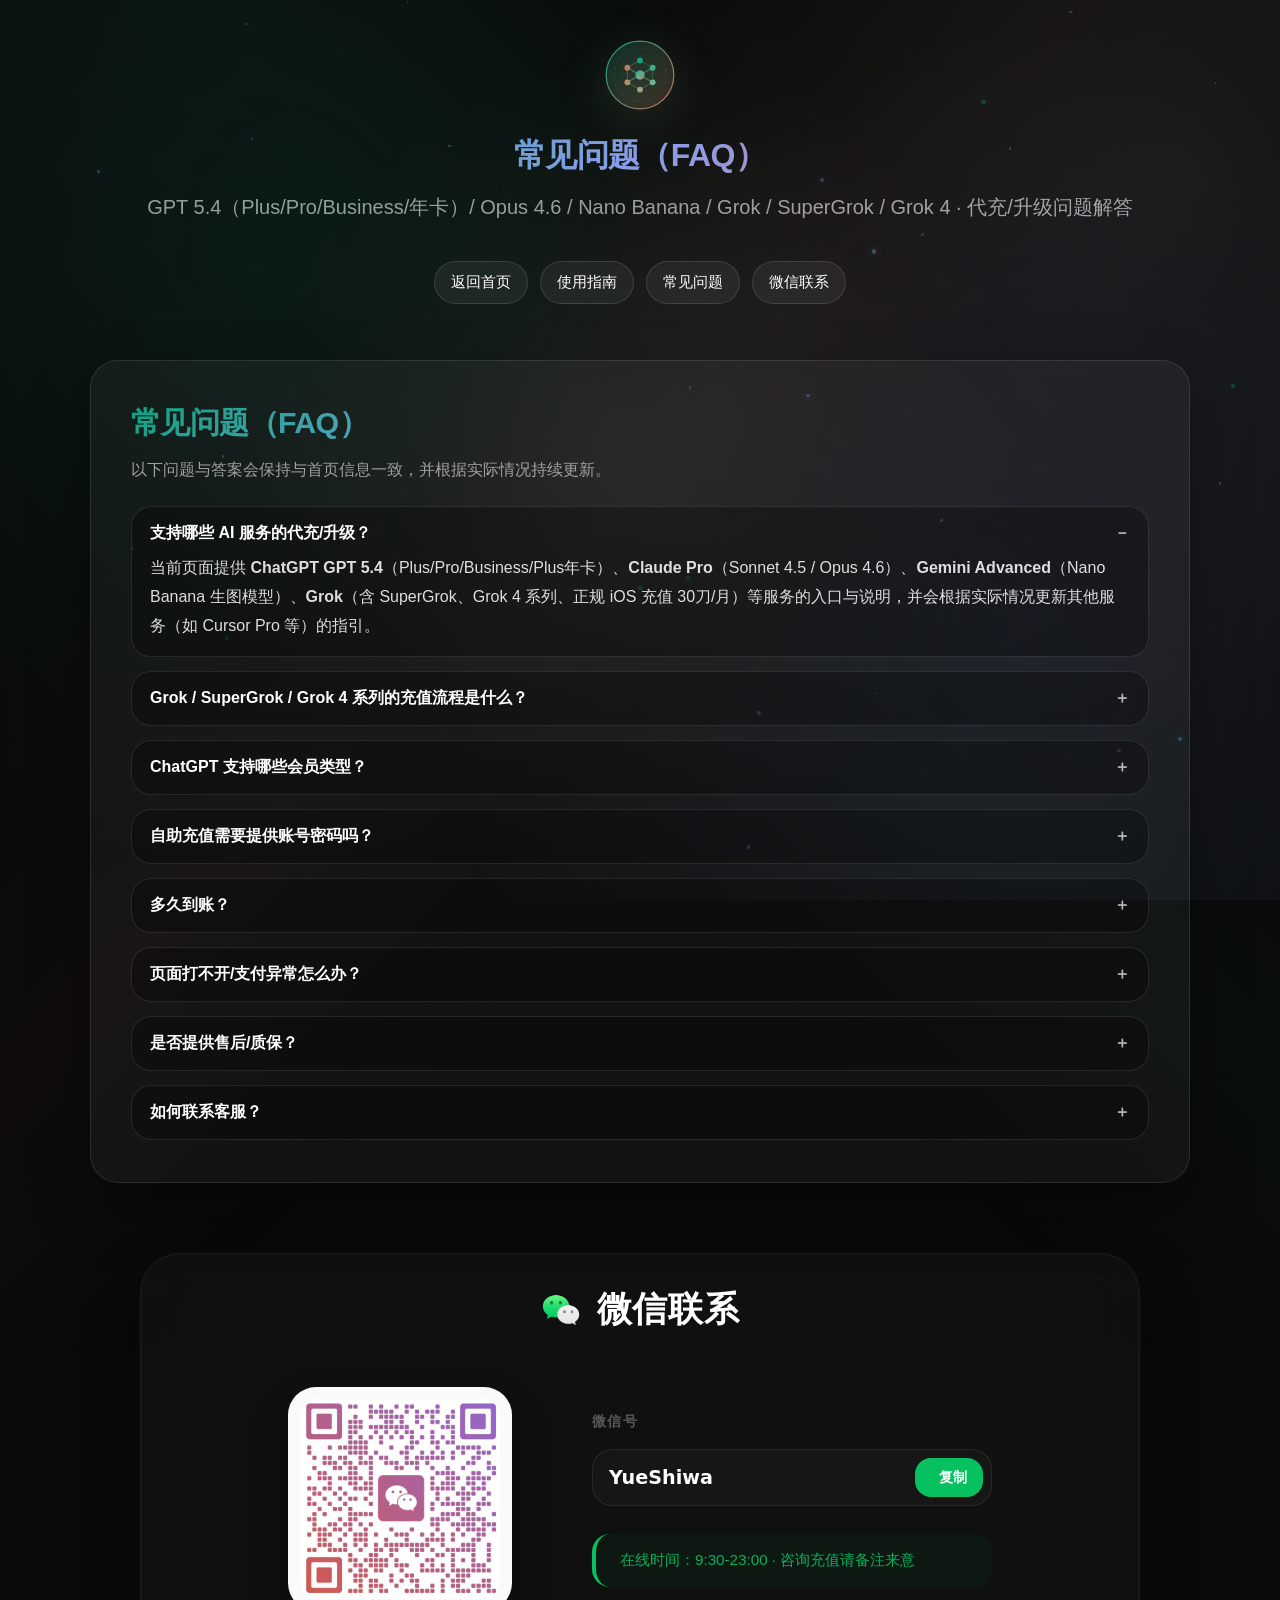
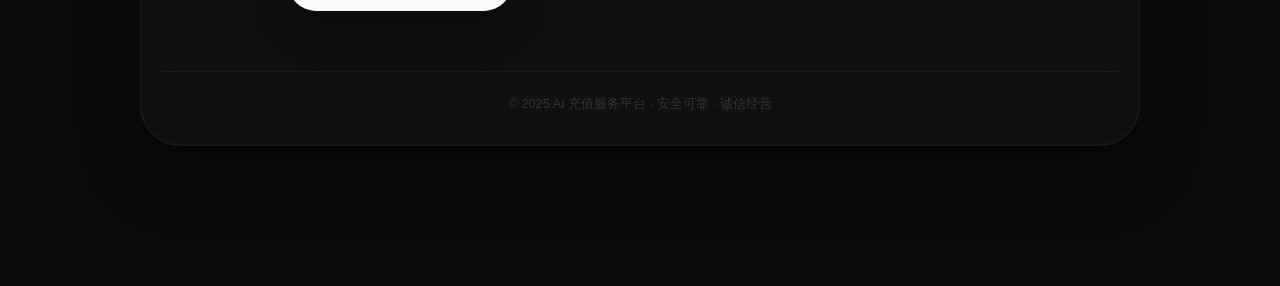
==== commit be367fe2: "Update Grok UI and SEO content" ====
--- a/faq.html
+++ b/faq.html
@@ -3,9 +3,9 @@
 <head>
     <meta charset="UTF-8">
     <meta name="viewport" content="width=device-width, initial-scale=1.0">
-    <title>常见问题 FAQ | GPT 5.4 Plus/Pro/Business/年卡 · Claude Opus 4.6 · Gemini Nano Banana</title>
-    <meta name="description" content="GPT 5.4（ChatGPT Plus/Pro/Business/Plus年卡）、Claude Pro（Sonnet 4.5/Opus 4.6）、Gemini Advanced（Nano Banana 生图模型）代充/升级常见问题（FAQ）：支持哪些服务、是否需要账号密码、多久到账、代理/VPN 注意事项、售后与联系客服方式。">
-    <meta name="keywords" content="GPT 5.4,GPT-5.4,ChatGPT Plus代充FAQ,ChatGPT Pro代充FAQ,ChatGPT Business代充FAQ,ChatGPT Plus年卡,Claude Pro代充FAQ,Claude Opus 4.6,Claude Sonnet 4.5,Gemini Advanced账号服务FAQ,Gemini Nano Banana生图模型,自助代充,卡密充值,到账时间,售后质保,微信客服">
+    <title>常见问题 FAQ | GPT 5.4 · Claude Opus 4.6 · Gemini Nano Banana · Grok / SuperGrok / Grok 4</title>
+    <meta name="description" content="GPT 5.4（ChatGPT Plus/Pro/Business/Plus年卡）、Claude Pro（Sonnet 4.5/Opus 4.6）、Gemini Advanced（Nano Banana 生图模型）、Grok / SuperGrok / Grok 4 系列与正规 iOS 充值（30刀/月）常见问题（FAQ）：支持哪些服务、是否需要账号密码、多久到账、代理/VPN 注意事项、售后与联系客服方式。">
+    <meta name="keywords" content="GPT 5.4,GPT-5.4,ChatGPT Plus代充FAQ,ChatGPT Pro代充FAQ,ChatGPT Business代充FAQ,ChatGPT Plus年卡,Claude Pro代充FAQ,Claude Opus 4.6,Claude Sonnet 4.5,Gemini Advanced账号服务FAQ,Gemini Nano Banana生图模型,Grok代充FAQ,Grok充值,SuperGrok,SuperGrok充值,Grok 4,Grok4,Grok 4系列,Grok iOS充值,正规iOS充值,30刀/月,自助代充,卡密充值,到账时间,售后质保,微信客服">
     <meta name="author" content="AI 充值服务平台">
     <meta name="creator" content="AI 充值服务平台">
     <meta name="publisher" content="AI 充值服务平台">
@@ -18,8 +18,8 @@
     <link rel="alternate" hreflang="zh-CN" href="./faq.html">
     <link rel="alternate" hreflang="x-default" href="./faq.html">
 
-    <meta property="og:title" content="常见问题 FAQ | GPT 5.4 / Opus 4.6 / Nano Banana">
-    <meta property="og:description" content="GPT 5.4（ChatGPT Plus/Pro/Business/Plus年卡）、Claude Pro（Opus 4.6）、Gemini Advanced（Nano Banana 生图）代充/升级常见问题：到账时间、是否需要账号密码、网络环境与售后支持。">
+    <meta property="og:title" content="常见问题 FAQ | GPT 5.4 / Opus 4.6 / Nano Banana / Grok / SuperGrok">
+    <meta property="og:description" content="GPT 5.4（ChatGPT Plus/Pro/Business/Plus年卡）、Claude Pro（Opus 4.6）、Gemini Advanced（Nano Banana 生图）、Grok / SuperGrok / Grok 4 系列与正规 iOS 充值（30刀/月）常见问题：到账时间、是否需要账号密码、网络环境与售后支持。">
     <meta property="og:type" content="website">
     <meta property="og:locale" content="zh_CN">
     <meta property="og:site_name" content="AI 自助代充升级导航">
@@ -30,8 +30,8 @@
     <meta property="og:image:alt" content="常见问题 FAQ">
 
     <meta name="twitter:card" content="summary_large_image">
-    <meta name="twitter:title" content="常见问题 FAQ | GPT 5.4 / Opus 4.6 / Nano Banana">
-    <meta name="twitter:description" content="GPT 5.4（ChatGPT Plus/Pro/Business/Plus年卡）、Claude Pro（Opus 4.6）、Gemini Advanced（Nano Banana 生图）代充/升级常见问题：到账时间、是否需要账号密码、网络环境与售后支持。">
+    <meta name="twitter:title" content="常见问题 FAQ | GPT 5.4 / Opus 4.6 / Nano Banana / Grok / SuperGrok">
+    <meta name="twitter:description" content="GPT 5.4（ChatGPT Plus/Pro/Business/Plus年卡）、Claude Pro（Opus 4.6）、Gemini Advanced（Nano Banana 生图）、Grok / SuperGrok / Grok 4 系列与正规 iOS 充值（30刀/月）常见问题：到账时间、是否需要账号密码、网络环境与售后支持。">
     <meta name="twitter:image" content="images/og-image.png">
 
     <link rel="icon" type="image/svg+xml" href="images/logo.svg">
@@ -64,7 +64,7 @@
                             "name": "支持哪些 AI 服务的代充/升级？",
                             "acceptedAnswer": {
                                 "@type": "Answer",
-                                "text": "当前页面提供 ChatGPT GPT 5.4（Plus/Pro/Business/Plus年卡）、Claude Pro（Sonnet 4.5 / Opus 4.6）、Gemini Advanced（Nano Banana 生图模型）等服务的入口与说明，并会根据实际情况更新其他服务（如 Grok、Cursor Pro 等）的指引。"
+                                "text": "当前页面提供 ChatGPT GPT 5.4（Plus/Pro/Business/Plus年卡）、Claude Pro（Sonnet 4.5 / Opus 4.6）、Gemini Advanced（Nano Banana 生图模型）、Grok（含 SuperGrok、Grok 4 系列、正规 iOS 充值 30刀/月）等服务的入口与说明，并会根据实际情况更新其他服务（如 Cursor Pro 等）的指引。"
                             }
                         },
                         {
@@ -130,7 +130,7 @@
                 <img src="images/logo.svg" alt="AI代充平台Logo" class="main-logo">
             </div>
             <h1 class="main-title">常见问题（FAQ）</h1>
-            <p class="subtitle">GPT 5.4（Plus/Pro/Business/年卡）/ Opus 4.6 / Nano Banana · 代充/升级问题解答</p>
+            <p class="subtitle">GPT 5.4（Plus/Pro/Business/年卡）/ Opus 4.6 / Nano Banana / Grok / SuperGrok / Grok 4 · 代充/升级问题解答</p>
         </header>
 
         <nav class="quick-nav" aria-label="页面导航">
@@ -148,7 +148,12 @@
                 <div class="faq-list">
                     <details class="faq-item" open>
                         <summary>支持哪些 AI 服务的代充/升级？</summary>
-                        <p>当前页面提供 <strong>ChatGPT GPT 5.4</strong>（Plus/Pro/Business/Plus年卡）、<strong>Claude Pro</strong>（Sonnet 4.5 / Opus 4.6）、<strong>Gemini Advanced</strong>（Nano Banana 生图模型）等服务的入口与说明，并会根据实际情况更新其他服务（如 Grok、Cursor Pro 等）的指引。</p>
+                        <p>当前页面提供 <strong>ChatGPT GPT 5.4</strong>（Plus/Pro/Business/Plus年卡）、<strong>Claude Pro</strong>（Sonnet 4.5 / Opus 4.6）、<strong>Gemini Advanced</strong>（Nano Banana 生图模型）、<strong>Grok</strong>（含 SuperGrok、Grok 4 系列、正规 iOS 充值 30刀/月）等服务的入口与说明，并会根据实际情况更新其他服务（如 Cursor Pro 等）的指引。</p>
+                    </details>
+
+                    <details class="faq-item">
+                        <summary>Grok / SuperGrok / Grok 4 系列的充值流程是什么？</summary>
+                        <p>Grok 支持 SuperGrok、Grok 4 系列与正规 iOS 充值（30刀/月），整体采用与 Claude 相同的两步卡密流程：先购买卡密，再进入充值页按提示完成兑换。整体为自助流程，通常不需要提供账号密码。</p>
                     </details>
 
                     <details class="faq-item">
--- a/css/style.css
+++ b/css/style.css
@@ -197,6 +197,12 @@
     --gemini-light: #e8ebfc;
     --gemini-gradient: linear-gradient(135deg, #8e9ff5 0%, #6b7ce6 100%);
 
+    /* Grok 配色 */
+    --grok-primary: #f5f7fb;
+    --grok-secondary: #8f98a3;
+    --grok-light: #e7ebf1;
+    --grok-gradient: linear-gradient(135deg, #0d0f12 0%, #242830 55%, #4a515d 100%);
+
     /* 通用配色 */
     --bg-dark: #0a0a0a;
     --bg-card: #1a1a1a;
@@ -225,7 +231,8 @@
     background:
         radial-gradient(circle at 20% 30%, rgba(16, 163, 127, 0.1) 0%, transparent 50%),
         radial-gradient(circle at 50% 50%, rgba(204, 120, 92, 0.08) 0%, transparent 50%),
-        radial-gradient(circle at 80% 70%, rgba(142, 159, 245, 0.1) 0%, transparent 50%);
+        radial-gradient(circle at 80% 70%, rgba(142, 159, 245, 0.1) 0%, transparent 50%),
+        radial-gradient(circle at 92% 18%, rgba(245, 247, 251, 0.06) 0%, transparent 42%);
     pointer-events: none;
 }
 
@@ -423,8 +430,8 @@
 /* 主内容区域 */
 .main-content {
     display: grid;
-    grid-template-columns: 1fr auto 1fr auto 1fr;
-    gap: 30px;
+    grid-template-columns: minmax(0, 1fr) auto minmax(0, 1fr) auto minmax(0, 1fr) auto minmax(0, 1fr);
+    gap: 24px;
     margin-bottom: 70px;
     align-items: stretch;
     position: relative;
@@ -456,6 +463,16 @@
         transparent,
         var(--claude-primary) 30%,
         var(--gemini-primary) 70%,
+        transparent
+    );
+}
+
+.divider.divider-3 {
+    background: linear-gradient(
+        to bottom,
+        transparent,
+        var(--gemini-primary) 30%,
+        var(--grok-primary) 70%,
         transparent
     );
 }
@@ -493,6 +510,18 @@
     bottom: 0;
     background: var(--gemini-primary);
     box-shadow: 0 0 20px var(--gemini-primary);
+}
+
+.divider.divider-3::before {
+    top: 0;
+    background: var(--gemini-primary);
+    box-shadow: 0 0 20px var(--gemini-primary);
+}
+
+.divider.divider-3::after {
+    bottom: 0;
+    background: var(--grok-primary);
+    box-shadow: 0 0 20px var(--grok-primary);
 }
 
 @keyframes dividerGlow {
@@ -597,6 +626,80 @@
 
 .claude-card:hover::after {
     opacity: 0.05;
+}
+
+.grok-card {
+    color: var(--grok-primary);
+    animation-delay: 0.25s;
+    background:
+        radial-gradient(circle at top right, rgba(255, 255, 255, 0.1) 0%, transparent 36%),
+        linear-gradient(160deg, rgba(7, 8, 10, 0.98) 0%, rgba(18, 20, 24, 0.98) 50%, rgba(8, 9, 11, 0.98) 100%);
+    border-color: rgba(255, 255, 255, 0.1);
+    box-shadow:
+        0 28px 60px rgba(0, 0, 0, 0.42),
+        inset 0 1px 0 rgba(255, 255, 255, 0.04);
+}
+
+.grok-card::after {
+    content: '';
+    position: absolute;
+    top: -50%;
+    left: -50%;
+    width: 200%;
+    height: 200%;
+    background: radial-gradient(circle, rgba(255, 255, 255, 0.28) 0%, transparent 70%);
+    opacity: 0;
+    transition: opacity 0.4s;
+}
+
+.grok-card:hover::after {
+    opacity: 0.08;
+}
+
+.grok-card .logo-container {
+    position: relative;
+    overflow: hidden;
+    background:
+        radial-gradient(circle at 30% 25%, rgba(255, 255, 255, 0.08) 0%, transparent 38%),
+        linear-gradient(160deg, rgba(7, 9, 12, 0.98) 0%, rgba(16, 19, 24, 0.98) 55%, rgba(9, 11, 14, 0.98) 100%);
+    border: 1px solid rgba(255, 255, 255, 0.1);
+    box-shadow:
+        inset 0 1px 0 rgba(255, 255, 255, 0.08),
+        0 18px 38px rgba(0, 0, 0, 0.4),
+        0 0 0 10px rgba(255, 255, 255, 0.02);
+}
+
+.grok-card .logo-container::before {
+    content: '';
+    position: absolute;
+    inset: 8px;
+    border-radius: 18px;
+    border: 1px solid rgba(255, 255, 255, 0.06);
+    pointer-events: none;
+}
+
+.grok-card .logo-container::after {
+    content: '';
+    position: absolute;
+    inset: 0;
+    background: linear-gradient(145deg, rgba(255, 255, 255, 0.08) 0%, transparent 40%, rgba(255, 255, 255, 0.02) 100%);
+    pointer-events: none;
+}
+
+.grok-card:hover .logo-container {
+    transform: scale(1.06) translateY(-2px);
+    background:
+        radial-gradient(circle at 30% 25%, rgba(255, 255, 255, 0.1) 0%, transparent 38%),
+        linear-gradient(160deg, rgba(5, 7, 10, 1) 0%, rgba(18, 22, 27, 1) 56%, rgba(8, 10, 13, 1) 100%);
+}
+
+.grok-logo-image {
+    width: 78px;
+    height: 78px;
+    filter: none;
+    object-fit: contain;
+    position: relative;
+    z-index: 1;
 }
 
 .service-card:hover {
@@ -752,6 +855,22 @@
     transform: translateY(-2px);
 }
 
+.btn-grok {
+    background: var(--grok-gradient);
+    color: white;
+    border: 1px solid rgba(255, 255, 255, 0.14);
+    box-shadow:
+        0 8px 24px rgba(0, 0, 0, 0.36),
+        inset 0 1px 0 rgba(255, 255, 255, 0.08);
+}
+
+.btn-grok:hover {
+    box-shadow:
+        0 14px 34px rgba(0, 0, 0, 0.45),
+        inset 0 1px 0 rgba(255, 255, 255, 0.12);
+    transform: translateY(-2px);
+}
+
 /* 特性标签 */
 .features {
     display: flex;
@@ -783,6 +902,11 @@
 .claude-card .feature-tag:hover {
     background: var(--claude-light);
     color: var(--claude-primary);
+}
+
+.grok-card .feature-tag:hover {
+    background: rgba(255, 255, 255, 0.92);
+    color: #0b0d10;
 }
 
 /* 微信联系名片 - 极致视觉优化 */
@@ -1587,7 +1711,123 @@
     box-shadow: 0 12px 32px rgba(7, 193, 96, 0.5);
 }
 
+.grok-modal-content {
+    background:
+        radial-gradient(circle at top right, rgba(255, 255, 255, 0.08) 0%, transparent 26%),
+        linear-gradient(145deg, rgba(8, 9, 11, 0.99) 0%, rgba(16, 18, 22, 0.99) 48%, rgba(26, 30, 36, 0.99) 100%);
+    border: 1px solid rgba(255, 255, 255, 0.12);
+    box-shadow:
+        0 28px 80px rgba(0, 0, 0, 0.72),
+        inset 0 1px 0 rgba(255, 255, 255, 0.04);
+}
+
+.grok-modal-header {
+    background:
+        linear-gradient(180deg, rgba(255, 255, 255, 0.06) 0%, rgba(255, 255, 255, 0.02) 100%),
+        rgba(0, 0, 0, 0.22);
+    border-bottom: 1px solid rgba(255, 255, 255, 0.08);
+}
+
+.grok-modal-header h2 {
+    letter-spacing: 0.01em;
+}
+
+.grok-modal-content .claude-modal-close {
+    background: rgba(255, 255, 255, 0.08);
+    border: 1px solid rgba(255, 255, 255, 0.12);
+}
+
+.grok-modal-content .claude-modal-close:hover {
+    background: rgba(255, 255, 255, 0.16);
+}
+
+.grok-choice-card {
+    background:
+        linear-gradient(180deg, rgba(255, 255, 255, 0.045) 0%, rgba(255, 255, 255, 0.02) 100%);
+    border-color: rgba(255, 255, 255, 0.12);
+}
+
+.grok-choice-card:hover {
+    border-color: var(--grok-primary);
+    box-shadow: 0 16px 48px rgba(0, 0, 0, 0.36);
+}
+
+.grok-choice-card::before {
+    background: radial-gradient(circle, rgba(255, 255, 255, 0.14) 0%, transparent 70%);
+}
+
+.step-number-grok {
+    background: var(--grok-gradient);
+    border: 1px solid rgba(255, 255, 255, 0.12);
+    box-shadow:
+        0 12px 28px rgba(0, 0, 0, 0.34),
+        inset 0 1px 0 rgba(255, 255, 255, 0.08);
+}
+
+.grok-choice-icon {
+    background: linear-gradient(145deg, rgba(255, 255, 255, 0.94) 0%, rgba(224, 229, 236, 0.9) 100%);
+    box-shadow:
+        inset 0 1px 0 rgba(255, 255, 255, 0.72),
+        0 16px 30px rgba(0, 0, 0, 0.26);
+}
+
+.grok-choice-card:hover .grok-choice-icon {
+    background: linear-gradient(145deg, rgba(255, 255, 255, 1) 0%, rgba(235, 239, 244, 0.94) 100%);
+}
+
+.grok-choice-icon svg {
+    color: #08090b;
+}
+
+.grok-step-arrow {
+    color: rgba(255, 255, 255, 0.72);
+}
+
+.grok-choice-btn-primary {
+    background: var(--grok-gradient);
+    color: white;
+    border: 1px solid rgba(255, 255, 255, 0.12);
+    box-shadow:
+        0 10px 28px rgba(0, 0, 0, 0.34),
+        inset 0 1px 0 rgba(255, 255, 255, 0.08);
+}
+
+.grok-choice-btn-primary:hover {
+    transform: translateY(-2px);
+    box-shadow:
+        0 14px 34px rgba(0, 0, 0, 0.4),
+        inset 0 1px 0 rgba(255, 255, 255, 0.12);
+}
+
+.grok-choice-btn-secondary {
+    background: linear-gradient(145deg, rgba(255, 255, 255, 0.98) 0%, rgba(226, 231, 238, 0.94) 100%);
+    color: #090b0e;
+    border: 1px solid rgba(255, 255, 255, 0.18);
+    box-shadow:
+        0 10px 26px rgba(0, 0, 0, 0.24),
+        inset 0 1px 0 rgba(255, 255, 255, 0.74);
+}
+
+.grok-choice-btn-secondary:hover {
+    background: linear-gradient(145deg, rgba(255, 255, 255, 1) 0%, rgba(235, 239, 244, 0.98) 100%);
+    transform: translateY(-2px);
+    box-shadow:
+        0 14px 30px rgba(0, 0, 0, 0.28),
+        inset 0 1px 0 rgba(255, 255, 255, 0.82);
+}
+
 /* 响应式设计 */
+@media (max-width: 1400px) {
+    .main-content {
+        grid-template-columns: repeat(2, minmax(0, 1fr));
+        gap: 28px;
+    }
+
+    .divider {
+        display: none;
+    }
+}
+
 @media (max-width: 1200px) {
     .service-card {
         padding: 36px 32px;
@@ -1598,59 +1838,6 @@
     .main-content {
         grid-template-columns: 1fr;
         gap: 40px;
-    }
-
-    .divider {
-        width: 80%;
-        height: 2px;
-        min-height: auto;
-        margin: 0 auto;
-    }
-
-    .divider.divider-1 {
-        background: linear-gradient(
-            to right,
-            transparent,
-            var(--gpt-primary) 30%,
-            var(--claude-primary) 70%,
-            transparent
-        );
-    }
-
-    .divider.divider-2 {
-        background: linear-gradient(
-            to right,
-            transparent,
-            var(--claude-primary) 30%,
-            var(--gemini-primary) 70%,
-            transparent
-        );
-    }
-
-    .divider.divider-1::before {
-        left: 0;
-        top: 50%;
-        transform: translate(-50%, -50%);
-    }
-
-    .divider.divider-1::after {
-        right: auto;
-        left: 100%;
-        top: 50%;
-        transform: translate(-50%, -50%);
-    }
-
-    .divider.divider-2::before {
-        left: 0;
-        top: 50%;
-        transform: translate(-50%, -50%);
-    }
-
-    .divider.divider-2::after {
-        right: 0;
-        left: auto;
-        top: 50%;
-        transform: translate(50%, -50%);
     }
 
     .service-card {
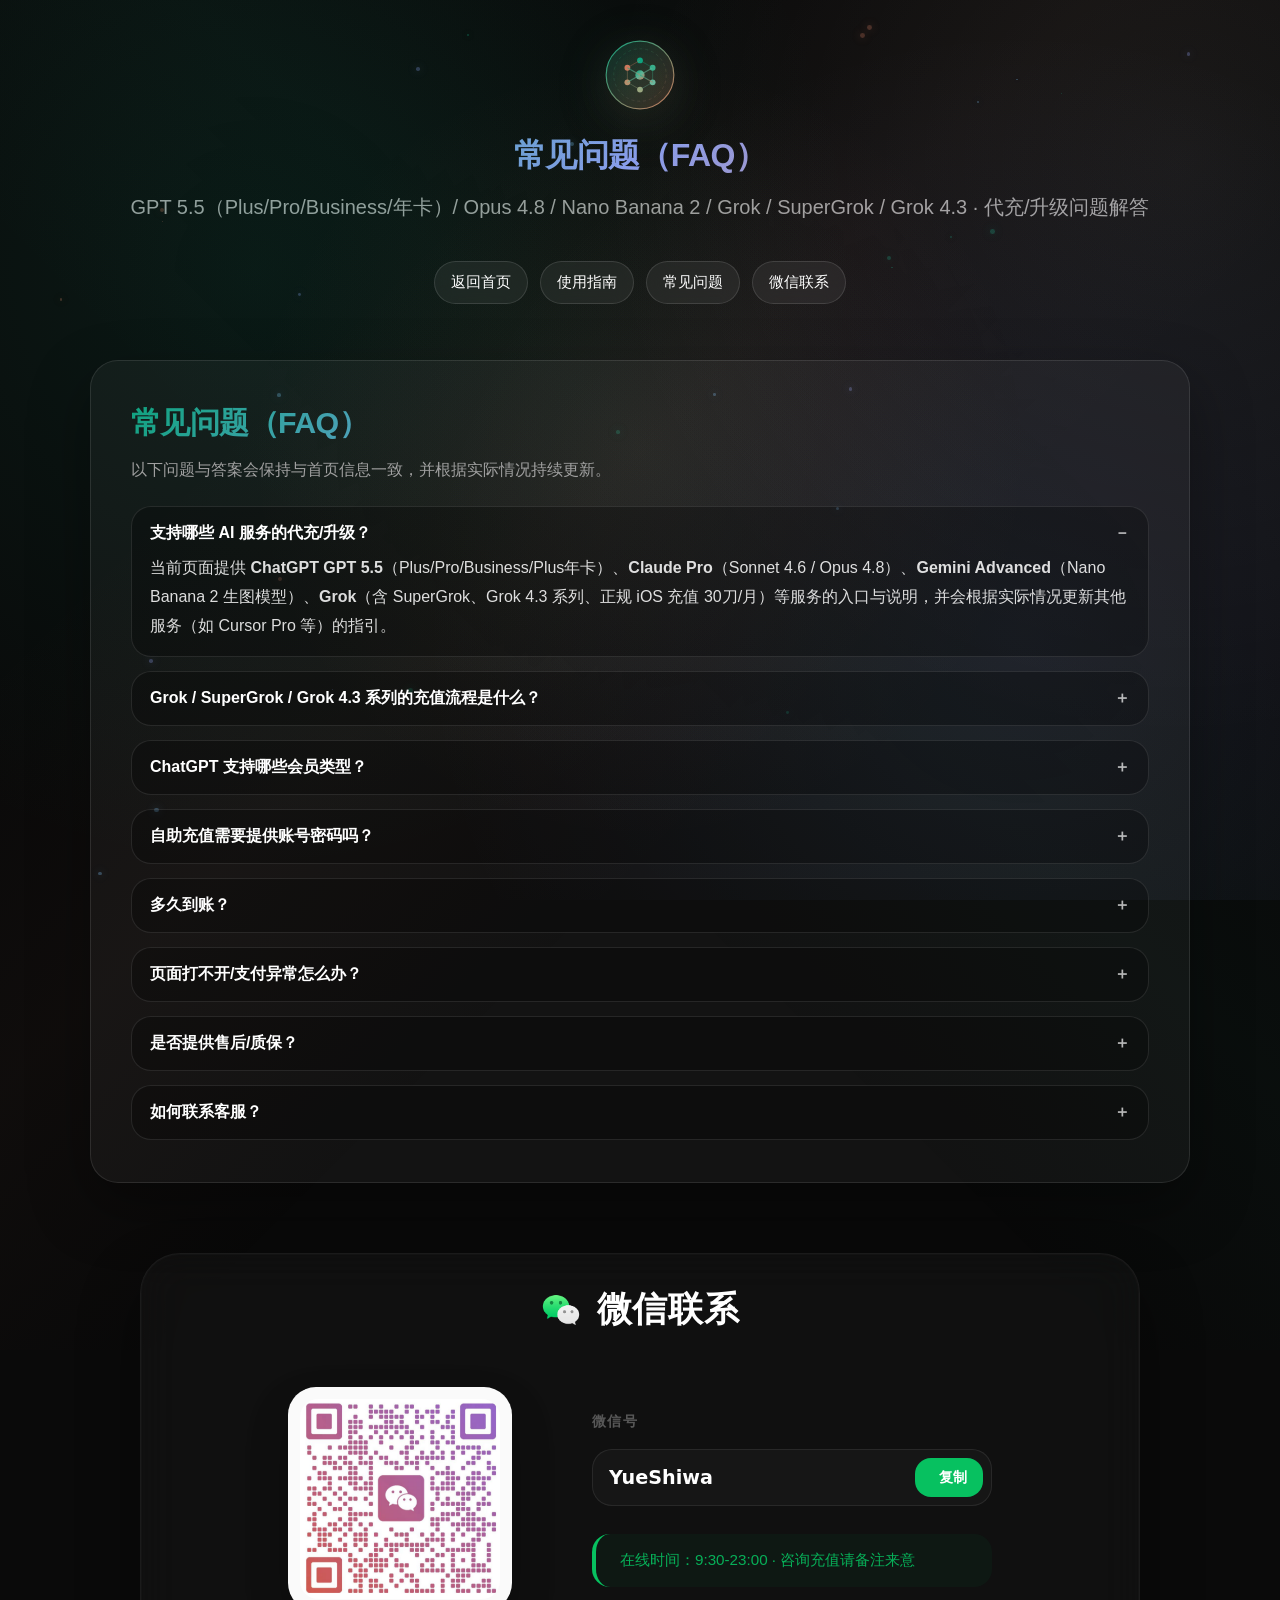
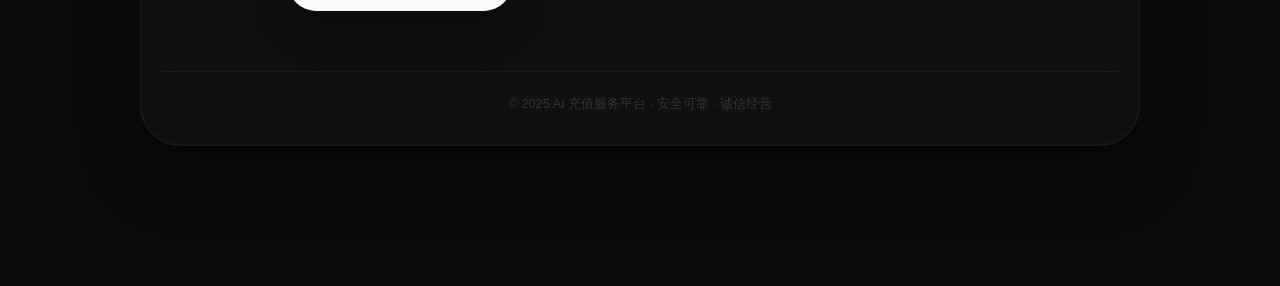
==== commit 700e06d6: "Update AI model version labels" ====
--- a/faq.html
+++ b/faq.html
@@ -3,9 +3,9 @@
 <head>
     <meta charset="UTF-8">
     <meta name="viewport" content="width=device-width, initial-scale=1.0">
-    <title>常见问题 FAQ | GPT 5.4 · Claude Opus 4.6 · Gemini Nano Banana · Grok / SuperGrok / Grok 4</title>
-    <meta name="description" content="GPT 5.4（ChatGPT Plus/Pro/Business/Plus年卡）、Claude Pro（Sonnet 4.5/Opus 4.6）、Gemini Advanced（Nano Banana 生图模型）、Grok / SuperGrok / Grok 4 系列与正规 iOS 充值（30刀/月）常见问题（FAQ）：支持哪些服务、是否需要账号密码、多久到账、代理/VPN 注意事项、售后与联系客服方式。">
-    <meta name="keywords" content="GPT 5.4,GPT-5.4,ChatGPT Plus代充FAQ,ChatGPT Pro代充FAQ,ChatGPT Business代充FAQ,ChatGPT Plus年卡,Claude Pro代充FAQ,Claude Opus 4.6,Claude Sonnet 4.5,Gemini Advanced账号服务FAQ,Gemini Nano Banana生图模型,Grok代充FAQ,Grok充值,SuperGrok,SuperGrok充值,Grok 4,Grok4,Grok 4系列,Grok iOS充值,正规iOS充值,30刀/月,自助代充,卡密充值,到账时间,售后质保,微信客服">
+    <title>常见问题 FAQ | GPT 5.5 · Claude Opus 4.8 · Gemini 3.5 Flash / Nano Banana 2 · Grok / SuperGrok / Grok 4.3</title>
+    <meta name="description" content="GPT 5.5（ChatGPT Plus/Pro/Business/Plus年卡）、Claude Pro（Sonnet 4.6/Opus 4.8）、Gemini Advanced（Nano Banana 2 生图模型）、Grok / SuperGrok / Grok 4.3 系列与正规 iOS 充值（30刀/月）常见问题（FAQ）：支持哪些服务、是否需要账号密码、多久到账、代理/VPN 注意事项、售后与联系客服方式。">
+    <meta name="keywords" content="GPT 5.5,GPT-5.5,ChatGPT Plus代充FAQ,ChatGPT Pro代充FAQ,ChatGPT Business代充FAQ,ChatGPT Plus年卡,Claude Pro代充FAQ,Claude Opus 4.8,Claude Sonnet 4.6,Gemini Advanced账号服务FAQ,Gemini 3.5 Flash,Gemini Nano Banana 2生图模型,Grok代充FAQ,Grok充值,SuperGrok,SuperGrok充值,Grok 4.3,Grok4.3,Grok 4.3系列,Grok iOS充值,正规iOS充值,30刀/月,自助代充,卡密充值,到账时间,售后质保,微信客服">
     <meta name="author" content="AI 充值服务平台">
     <meta name="creator" content="AI 充值服务平台">
     <meta name="publisher" content="AI 充值服务平台">
@@ -18,8 +18,8 @@
     <link rel="alternate" hreflang="zh-CN" href="./faq.html">
     <link rel="alternate" hreflang="x-default" href="./faq.html">
 
-    <meta property="og:title" content="常见问题 FAQ | GPT 5.4 / Opus 4.6 / Nano Banana / Grok / SuperGrok">
-    <meta property="og:description" content="GPT 5.4（ChatGPT Plus/Pro/Business/Plus年卡）、Claude Pro（Opus 4.6）、Gemini Advanced（Nano Banana 生图）、Grok / SuperGrok / Grok 4 系列与正规 iOS 充值（30刀/月）常见问题：到账时间、是否需要账号密码、网络环境与售后支持。">
+    <meta property="og:title" content="常见问题 FAQ | GPT 5.5 / Opus 4.8 / Nano Banana 2 / Grok / SuperGrok">
+    <meta property="og:description" content="GPT 5.5（ChatGPT Plus/Pro/Business/Plus年卡）、Claude Pro（Opus 4.8）、Gemini Advanced（Nano Banana 2 生图）、Grok / SuperGrok / Grok 4.3 系列与正规 iOS 充值（30刀/月）常见问题：到账时间、是否需要账号密码、网络环境与售后支持。">
     <meta property="og:type" content="website">
     <meta property="og:locale" content="zh_CN">
     <meta property="og:site_name" content="AI 自助代充升级导航">
@@ -30,8 +30,8 @@
     <meta property="og:image:alt" content="常见问题 FAQ">
 
     <meta name="twitter:card" content="summary_large_image">
-    <meta name="twitter:title" content="常见问题 FAQ | GPT 5.4 / Opus 4.6 / Nano Banana / Grok / SuperGrok">
-    <meta name="twitter:description" content="GPT 5.4（ChatGPT Plus/Pro/Business/Plus年卡）、Claude Pro（Opus 4.6）、Gemini Advanced（Nano Banana 生图）、Grok / SuperGrok / Grok 4 系列与正规 iOS 充值（30刀/月）常见问题：到账时间、是否需要账号密码、网络环境与售后支持。">
+    <meta name="twitter:title" content="常见问题 FAQ | GPT 5.5 / Opus 4.8 / Nano Banana 2 / Grok / SuperGrok">
+    <meta name="twitter:description" content="GPT 5.5（ChatGPT Plus/Pro/Business/Plus年卡）、Claude Pro（Opus 4.8）、Gemini Advanced（Nano Banana 2 生图）、Grok / SuperGrok / Grok 4.3 系列与正规 iOS 充值（30刀/月）常见问题：到账时间、是否需要账号密码、网络环境与售后支持。">
     <meta name="twitter:image" content="images/og-image.png">
 
     <link rel="icon" type="image/svg+xml" href="images/logo.svg">
@@ -64,7 +64,7 @@
                             "name": "支持哪些 AI 服务的代充/升级？",
                             "acceptedAnswer": {
                                 "@type": "Answer",
-                                "text": "当前页面提供 ChatGPT GPT 5.4（Plus/Pro/Business/Plus年卡）、Claude Pro（Sonnet 4.5 / Opus 4.6）、Gemini Advanced（Nano Banana 生图模型）、Grok（含 SuperGrok、Grok 4 系列、正规 iOS 充值 30刀/月）等服务的入口与说明，并会根据实际情况更新其他服务（如 Cursor Pro 等）的指引。"
+                                "text": "当前页面提供 ChatGPT GPT 5.5（Plus/Pro/Business/Plus年卡）、Claude Pro（Sonnet 4.6 / Opus 4.8）、Gemini Advanced（Nano Banana 2 生图模型）、Grok（含 SuperGrok、Grok 4.3 系列、正规 iOS 充值 30刀/月）等服务的入口与说明，并会根据实际情况更新其他服务（如 Cursor Pro 等）的指引。"
                             }
                         },
                         {
@@ -130,7 +130,7 @@
                 <img src="images/logo.svg" alt="AI代充平台Logo" class="main-logo">
             </div>
             <h1 class="main-title">常见问题（FAQ）</h1>
-            <p class="subtitle">GPT 5.4（Plus/Pro/Business/年卡）/ Opus 4.6 / Nano Banana / Grok / SuperGrok / Grok 4 · 代充/升级问题解答</p>
+            <p class="subtitle">GPT 5.5（Plus/Pro/Business/年卡）/ Opus 4.8 / Nano Banana 2 / Grok / SuperGrok / Grok 4.3 · 代充/升级问题解答</p>
         </header>
 
         <nav class="quick-nav" aria-label="页面导航">
@@ -148,12 +148,12 @@
                 <div class="faq-list">
                     <details class="faq-item" open>
                         <summary>支持哪些 AI 服务的代充/升级？</summary>
-                        <p>当前页面提供 <strong>ChatGPT GPT 5.4</strong>（Plus/Pro/Business/Plus年卡）、<strong>Claude Pro</strong>（Sonnet 4.5 / Opus 4.6）、<strong>Gemini Advanced</strong>（Nano Banana 生图模型）、<strong>Grok</strong>（含 SuperGrok、Grok 4 系列、正规 iOS 充值 30刀/月）等服务的入口与说明，并会根据实际情况更新其他服务（如 Cursor Pro 等）的指引。</p>
-                    </details>
-
-                    <details class="faq-item">
-                        <summary>Grok / SuperGrok / Grok 4 系列的充值流程是什么？</summary>
-                        <p>Grok 支持 SuperGrok、Grok 4 系列与正规 iOS 充值（30刀/月），整体采用与 Claude 相同的两步卡密流程：先购买卡密，再进入充值页按提示完成兑换。整体为自助流程，通常不需要提供账号密码。</p>
+                        <p>当前页面提供 <strong>ChatGPT GPT 5.5</strong>（Plus/Pro/Business/Plus年卡）、<strong>Claude Pro</strong>（Sonnet 4.6 / Opus 4.8）、<strong>Gemini Advanced</strong>（Nano Banana 2 生图模型）、<strong>Grok</strong>（含 SuperGrok、Grok 4.3 系列、正规 iOS 充值 30刀/月）等服务的入口与说明，并会根据实际情况更新其他服务（如 Cursor Pro 等）的指引。</p>
+                    </details>
+
+                    <details class="faq-item">
+                        <summary>Grok / SuperGrok / Grok 4.3 系列的充值流程是什么？</summary>
+                        <p>Grok 支持 SuperGrok、Grok 4.3 系列与正规 iOS 充值（30刀/月），整体采用与 Claude 相同的两步卡密流程：先购买卡密，再进入充值页按提示完成兑换。整体为自助流程，通常不需要提供账号密码。</p>
                     </details>
 
                     <details class="faq-item">
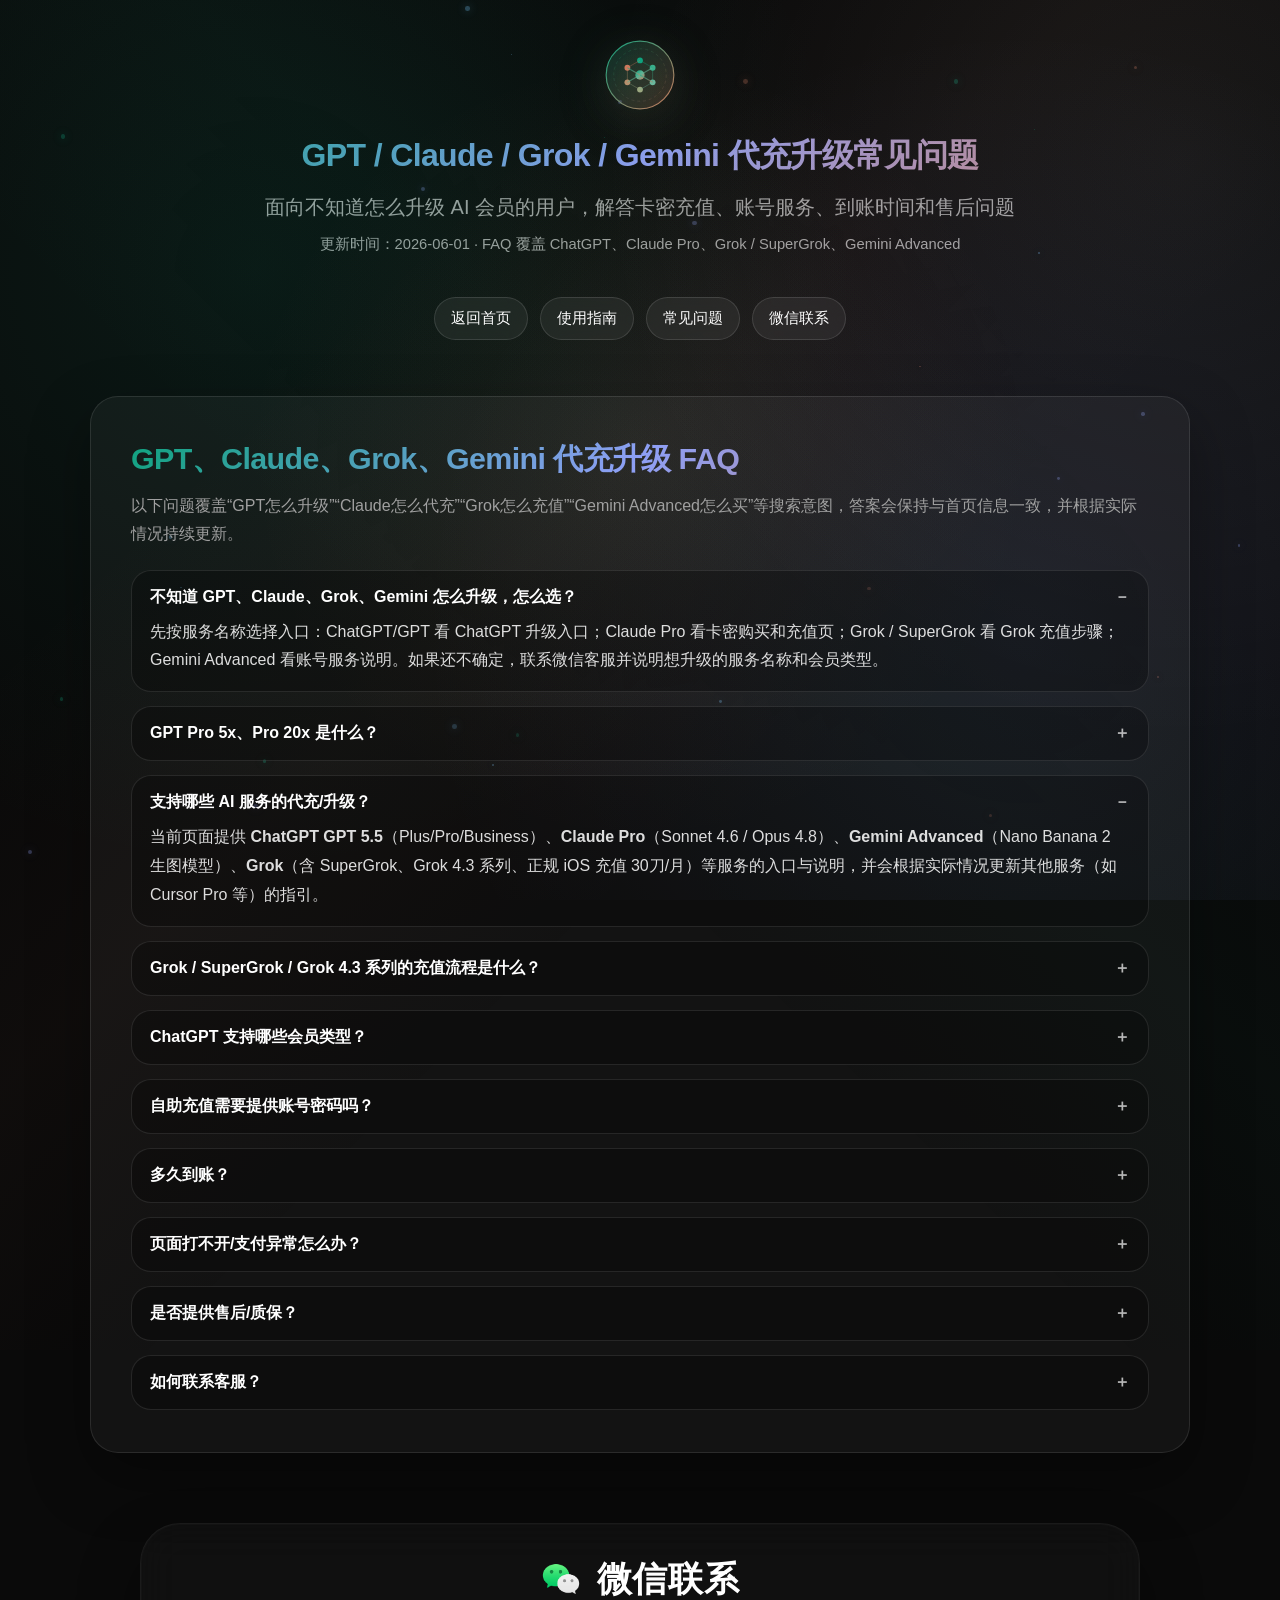
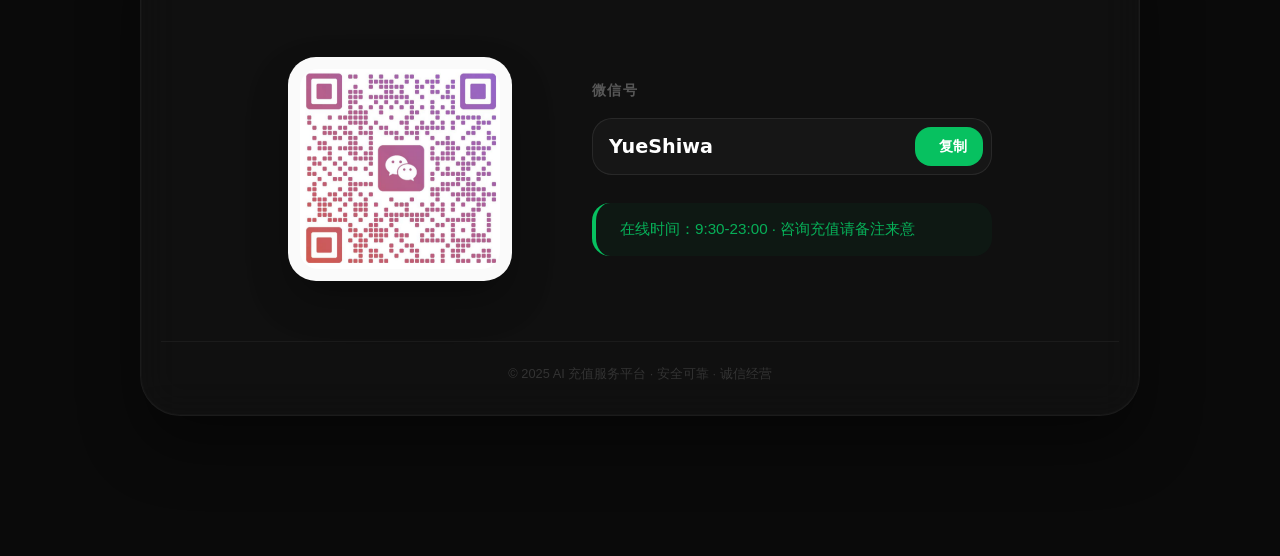
==== commit 361c6b00: "Optimize SEO GEO for AI upgrade traffic" ====
--- a/faq.html
+++ b/faq.html
@@ -3,9 +3,9 @@
 <head>
     <meta charset="UTF-8">
     <meta name="viewport" content="width=device-width, initial-scale=1.0">
-    <title>常见问题 FAQ | GPT 5.5 · Claude Opus 4.8 · Gemini 3.5 Flash / Nano Banana 2 · Grok / SuperGrok / Grok 4.3</title>
-    <meta name="description" content="GPT 5.5（ChatGPT Plus/Pro/Business/Plus年卡）、Claude Pro（Sonnet 4.6/Opus 4.8）、Gemini Advanced（Nano Banana 2 生图模型）、Grok / SuperGrok / Grok 4.3 系列与正规 iOS 充值（30刀/月）常见问题（FAQ）：支持哪些服务、是否需要账号密码、多久到账、代理/VPN 注意事项、售后与联系客服方式。">
-    <meta name="keywords" content="GPT 5.5,GPT-5.5,ChatGPT Plus代充FAQ,ChatGPT Pro代充FAQ,ChatGPT Business代充FAQ,ChatGPT Plus年卡,Claude Pro代充FAQ,Claude Opus 4.8,Claude Sonnet 4.6,Gemini Advanced账号服务FAQ,Gemini 3.5 Flash,Gemini Nano Banana 2生图模型,Grok代充FAQ,Grok充值,SuperGrok,SuperGrok充值,Grok 4.3,Grok4.3,Grok 4.3系列,Grok iOS充值,正规iOS充值,30刀/月,自助代充,卡密充值,到账时间,售后质保,微信客服">
+    <title>AI 会员升级 FAQ | GPT/Claude/Grok/Gemini 怎么代充升级</title>
+    <meta name="description" content="GPT、Claude、Grok、Gemini 代充升级常见问题：不知道怎么升级、是否需要账号密码、卡密充值怎么用、ChatGPT Pro 5x/20x、Claude Pro、Grok/SuperGrok、Gemini Advanced 账号服务、到账时间和售后质保。">
+    <meta name="keywords" content="GPT怎么升级FAQ,ChatGPT代充FAQ,GPT Pro 5x,GPT Pro 20x,Claude怎么升级FAQ,Claude Pro卡密,Grok怎么充值FAQ,SuperGrok充值,Gemini怎么升级FAQ,Gemini Advanced账号服务,AI会员升级FAQ,自助代充,卡密充值,到账时间,售后质保,微信客服">
     <meta name="author" content="AI 充值服务平台">
     <meta name="creator" content="AI 充值服务平台">
     <meta name="publisher" content="AI 充值服务平台">
@@ -14,25 +14,25 @@
     <meta name="format-detection" content="telephone=no, address=no, email=no">
     <meta name="theme-color" content="#0b1220">
 
-    <link rel="canonical" href="./faq.html">
-    <link rel="alternate" hreflang="zh-CN" href="./faq.html">
-    <link rel="alternate" hreflang="x-default" href="./faq.html">
-
-    <meta property="og:title" content="常见问题 FAQ | GPT 5.5 / Opus 4.8 / Nano Banana 2 / Grok / SuperGrok">
-    <meta property="og:description" content="GPT 5.5（ChatGPT Plus/Pro/Business/Plus年卡）、Claude Pro（Opus 4.8）、Gemini Advanced（Nano Banana 2 生图）、Grok / SuperGrok / Grok 4.3 系列与正规 iOS 充值（30刀/月）常见问题：到账时间、是否需要账号密码、网络环境与售后支持。">
+    <link rel="canonical" href="https://www.gptclaude.top/faq.html">
+    <link rel="alternate" hreflang="zh-CN" href="https://www.gptclaude.top/faq.html">
+    <link rel="alternate" hreflang="x-default" href="https://www.gptclaude.top/faq.html">
+
+    <meta property="og:title" content="AI 会员升级 FAQ | GPT / Claude / Grok / Gemini">
+    <meta property="og:description" content="回答 GPT、Claude、Grok、Gemini 怎么升级、代充是否需要账号密码、卡密怎么用、多久到账、售后质保等问题。">
     <meta property="og:type" content="website">
     <meta property="og:locale" content="zh_CN">
     <meta property="og:site_name" content="AI 自助代充升级导航">
-    <meta property="og:url" content="faq.html">
-    <meta property="og:image" content="images/og-image.png">
+    <meta property="og:url" content="https://www.gptclaude.top/faq.html">
+    <meta property="og:image" content="https://www.gptclaude.top/images/og-image.png">
     <meta property="og:image:width" content="1200">
     <meta property="og:image:height" content="630">
     <meta property="og:image:alt" content="常见问题 FAQ">
 
     <meta name="twitter:card" content="summary_large_image">
-    <meta name="twitter:title" content="常见问题 FAQ | GPT 5.5 / Opus 4.8 / Nano Banana 2 / Grok / SuperGrok">
-    <meta name="twitter:description" content="GPT 5.5（ChatGPT Plus/Pro/Business/Plus年卡）、Claude Pro（Opus 4.8）、Gemini Advanced（Nano Banana 2 生图）、Grok / SuperGrok / Grok 4.3 系列与正规 iOS 充值（30刀/月）常见问题：到账时间、是否需要账号密码、网络环境与售后支持。">
-    <meta name="twitter:image" content="images/og-image.png">
+    <meta name="twitter:title" content="AI 会员升级 FAQ | GPT / Claude / Grok / Gemini">
+    <meta name="twitter:description" content="不知道 AI 会员怎么升级？查看 GPT、Claude、Grok、Gemini 代充升级常见问题。">
+    <meta name="twitter:image" content="https://www.gptclaude.top/images/og-image.png">
 
     <link rel="icon" type="image/svg+xml" href="images/logo.svg">
     <link rel="apple-touch-icon" href="images/logo.svg">
@@ -44,27 +44,44 @@
             "@graph": [
                 {
                     "@type": "WebSite",
-                    "@id": "./#website",
-                    "url": "./",
+                    "@id": "https://www.gptclaude.top/#website",
+                    "url": "https://www.gptclaude.top/",
                     "name": "AI 自助代充升级导航",
                     "inLanguage": "zh-CN"
                 },
                 {
                     "@type": "FAQPage",
-                    "@id": "./faq.html#faq",
-                    "url": "./faq.html",
-                    "name": "常见问题（FAQ）",
+                    "@id": "https://www.gptclaude.top/faq.html#faq",
+                    "url": "https://www.gptclaude.top/faq.html",
+                    "name": "GPT / Claude / Grok / Gemini 代充升级常见问题",
                     "inLanguage": "zh-CN",
+                    "dateModified": "2026-06-01",
                     "isPartOf": {
-                        "@id": "./#website"
+                        "@id": "https://www.gptclaude.top/#website"
                     },
                     "mainEntity": [
                         {
                             "@type": "Question",
+                            "name": "不知道 GPT、Claude、Grok、Gemini 怎么升级，怎么选？",
+                            "acceptedAnswer": {
+                                "@type": "Answer",
+                                "text": "先按服务名称选择入口：ChatGPT/GPT 看 ChatGPT 升级入口；Claude Pro 看卡密购买和充值页；Grok / SuperGrok 看 Grok 充值步骤；Gemini Advanced 看账号服务说明。如果还不确定，联系微信客服并说明想升级的服务名称和会员类型。"
+                            }
+                        },
+                        {
+                            "@type": "Question",
+                            "name": "GPT Pro 5x、Pro 20x 是什么？",
+                            "acceptedAnswer": {
+                                "@type": "Answer",
+                                "text": "Pro 5x、Pro 20x 是面向更高额度或更高频使用需求的 GPT Pro 相关服务标签。具体额度、价格、可用状态和交付方式可能变化，建议进入 ChatGPT 升级入口或联系客服确认。"
+                            }
+                        },
+                        {
+                            "@type": "Question",
                             "name": "支持哪些 AI 服务的代充/升级？",
                             "acceptedAnswer": {
                                 "@type": "Answer",
-                                "text": "当前页面提供 ChatGPT GPT 5.5（Plus/Pro/Business/Plus年卡）、Claude Pro（Sonnet 4.6 / Opus 4.8）、Gemini Advanced（Nano Banana 2 生图模型）、Grok（含 SuperGrok、Grok 4.3 系列、正规 iOS 充值 30刀/月）等服务的入口与说明，并会根据实际情况更新其他服务（如 Cursor Pro 等）的指引。"
+                                "text": "当前页面提供 ChatGPT GPT 5.5（Plus/Pro/Business）、Claude Pro（Sonnet 4.6 / Opus 4.8）、Gemini Advanced（Nano Banana 2 生图模型）、Grok（含 SuperGrok、Grok 4.3 系列、正规 iOS 充值 30刀/月）等服务的入口与说明，并会根据实际情况更新其他服务（如 Cursor Pro 等）的指引。"
                             }
                         },
                         {
@@ -72,7 +89,7 @@
                             "name": "ChatGPT 支持哪些会员类型？",
                             "acceptedAnswer": {
                                 "@type": "Answer",
-                                "text": "支持 Plus会员、Plus年卡、Pro会员、Business会员 等不同类型的升级/代充需求；具体以页面入口与说明为准。"
+                                "text": "支持 Plus会员、Pro会员、Pro 5x、Pro 20x、Business会员 等不同类型的升级/代充需求；具体以页面入口与说明为准。"
                             }
                         },
                         {
@@ -129,8 +146,9 @@
             <div class="header-logo">
                 <img src="images/logo.svg" alt="AI代充平台Logo" class="main-logo">
             </div>
-            <h1 class="main-title">常见问题（FAQ）</h1>
-            <p class="subtitle">GPT 5.5（Plus/Pro/Business/年卡）/ Opus 4.8 / Nano Banana 2 / Grok / SuperGrok / Grok 4.3 · 代充/升级问题解答</p>
+            <h1 class="main-title">GPT / Claude / Grok / Gemini 代充升级常见问题</h1>
+            <p class="subtitle">面向不知道怎么升级 AI 会员的用户，解答卡密充值、账号服务、到账时间和售后问题</p>
+            <p class="last-updated">更新时间：2026-06-01 · FAQ 覆盖 ChatGPT、Claude Pro、Grok / SuperGrok、Gemini Advanced</p>
         </header>
 
         <nav class="quick-nav" aria-label="页面导航">
@@ -142,13 +160,23 @@
 
         <main class="content-main" aria-label="FAQ 内容">
             <section class="seo-section" aria-labelledby="faqTitle">
-                <h2 class="seo-title" id="faqTitle">常见问题（FAQ）</h2>
-                <p class="seo-intro">以下问题与答案会保持与首页信息一致，并根据实际情况持续更新。</p>
+                <h2 class="seo-title" id="faqTitle">GPT、Claude、Grok、Gemini 代充升级 FAQ</h2>
+                <p class="seo-intro">以下问题覆盖“GPT怎么升级”“Claude怎么代充”“Grok怎么充值”“Gemini Advanced怎么买”等搜索意图，答案会保持与首页信息一致，并根据实际情况持续更新。</p>
 
                 <div class="faq-list">
                     <details class="faq-item" open>
+                        <summary>不知道 GPT、Claude、Grok、Gemini 怎么升级，怎么选？</summary>
+                        <p>先按服务名称选择入口：ChatGPT/GPT 看 ChatGPT 升级入口；Claude Pro 看卡密购买和充值页；Grok / SuperGrok 看 Grok 充值步骤；Gemini Advanced 看账号服务说明。如果还不确定，联系微信客服并说明想升级的服务名称和会员类型。</p>
+                    </details>
+
+                    <details class="faq-item">
+                        <summary>GPT Pro 5x、Pro 20x 是什么？</summary>
+                        <p>Pro 5x、Pro 20x 是面向更高额度或更高频使用需求的 GPT Pro 相关服务标签。具体额度、价格、可用状态和交付方式可能变化，建议进入 ChatGPT 升级入口或联系客服确认。</p>
+                    </details>
+
+                    <details class="faq-item" open>
                         <summary>支持哪些 AI 服务的代充/升级？</summary>
-                        <p>当前页面提供 <strong>ChatGPT GPT 5.5</strong>（Plus/Pro/Business/Plus年卡）、<strong>Claude Pro</strong>（Sonnet 4.6 / Opus 4.8）、<strong>Gemini Advanced</strong>（Nano Banana 2 生图模型）、<strong>Grok</strong>（含 SuperGrok、Grok 4.3 系列、正规 iOS 充值 30刀/月）等服务的入口与说明，并会根据实际情况更新其他服务（如 Cursor Pro 等）的指引。</p>
+                        <p>当前页面提供 <strong>ChatGPT GPT 5.5</strong>（Plus/Pro/Business）、<strong>Claude Pro</strong>（Sonnet 4.6 / Opus 4.8）、<strong>Gemini Advanced</strong>（Nano Banana 2 生图模型）、<strong>Grok</strong>（含 SuperGrok、Grok 4.3 系列、正规 iOS 充值 30刀/月）等服务的入口与说明，并会根据实际情况更新其他服务（如 Cursor Pro 等）的指引。</p>
                     </details>
 
                     <details class="faq-item">
@@ -158,7 +186,7 @@
 
                     <details class="faq-item">
                         <summary>ChatGPT 支持哪些会员类型？</summary>
-                        <p>支持 <strong>Plus会员</strong>、<strong>Plus年卡</strong>、<strong>Pro会员</strong>、<strong>Business会员</strong> 等不同类型的升级/代充需求；具体以页面入口与说明为准。</p>
+                        <p>支持 <strong>Plus会员</strong>、<strong>Pro会员</strong>、<strong>Pro 5x</strong>、<strong>Pro 20x</strong>、<strong>Business会员</strong> 等不同类型的升级/代充需求；具体以页面入口与说明为准。</p>
                     </details>
 
                     <details class="faq-item">
--- a/css/style.css
+++ b/css/style.css
@@ -81,6 +81,81 @@
     margin-bottom: 22px;
 }
 
+.last-updated {
+    color: rgba(255, 255, 255, 0.62);
+    font-size: 0.92rem;
+    line-height: 1.6;
+    margin-top: 12px;
+}
+
+.geo-answer {
+    margin: 22px 0;
+    padding: 22px 24px;
+    border-left: 4px solid var(--gpt-primary);
+    border-radius: 16px;
+    background: rgba(16, 163, 127, 0.10);
+    color: rgba(255, 255, 255, 0.9);
+    line-height: 1.85;
+    font-weight: 500;
+}
+
+.seo-grid {
+    display: grid;
+    grid-template-columns: repeat(2, minmax(0, 1fr));
+    gap: 16px;
+    margin-top: 22px;
+}
+
+.intent-card {
+    border-radius: 18px;
+    padding: 20px;
+    background: rgba(0, 0, 0, 0.26);
+    border: 1px solid rgba(255, 255, 255, 0.10);
+}
+
+.intent-card h3 {
+    color: var(--text-primary);
+    font-size: 1.08rem;
+    margin-bottom: 10px;
+}
+
+.intent-card p {
+    color: rgba(255, 255, 255, 0.82);
+    line-height: 1.75;
+}
+
+.seo-table-wrap {
+    overflow-x: auto;
+    border-radius: 16px;
+    border: 1px solid rgba(255, 255, 255, 0.10);
+    background: rgba(0, 0, 0, 0.24);
+}
+
+.seo-table {
+    width: 100%;
+    border-collapse: collapse;
+    min-width: 760px;
+}
+
+.seo-table th,
+.seo-table td {
+    padding: 15px 18px;
+    text-align: left;
+    border-bottom: 1px solid rgba(255, 255, 255, 0.08);
+    color: rgba(255, 255, 255, 0.82);
+    line-height: 1.6;
+}
+
+.seo-table th {
+    color: var(--text-primary);
+    font-weight: 800;
+    background: rgba(255, 255, 255, 0.05);
+}
+
+.seo-table tr:last-child td {
+    border-bottom: 0;
+}
+
 .faq-list {
     display: grid;
     gap: 14px;
@@ -175,6 +250,14 @@
 
     .seo-title {
         font-size: 1.6rem;
+    }
+
+    .seo-grid {
+        grid-template-columns: 1fr;
+    }
+
+    .geo-answer {
+        padding: 18px;
     }
 }
 
@@ -1299,7 +1382,7 @@
     background: rgba(0, 0, 0, 0.2);
 }
 
-.price-modal-header h2 {
+.price-modal-header .modal-title {
     font-size: 1.8rem;
     font-weight: 700;
     color: var(--text-primary);
@@ -1455,7 +1538,7 @@
     background: rgba(0, 0, 0, 0.3);
 }
 
-.claude-modal-header h2 {
+.claude-modal-header .modal-title {
     font-size: 2rem;
     font-weight: 800;
     color: var(--text-primary);
@@ -1728,7 +1811,7 @@
     border-bottom: 1px solid rgba(255, 255, 255, 0.08);
 }
 
-.grok-modal-header h2 {
+.grok-modal-header .modal-title {
     letter-spacing: 0.01em;
 }
 
@@ -1873,7 +1956,7 @@
         padding: 24px 28px;
     }
 
-    .claude-modal-header h2 {
+    .claude-modal-header .modal-title {
         font-size: 1.6rem;
     }
 
@@ -1960,7 +2043,7 @@
         padding: 20px 24px;
     }
 
-    .price-modal-header h2 {
+    .price-modal-header .modal-title {
         font-size: 1.5rem;
     }
 
@@ -2271,7 +2354,7 @@
         padding: 16px 20px;
     }
 
-    .claude-modal-header h2 {
+    .claude-modal-header .modal-title {
         font-size: 1.4rem;
     }
 }
@@ -2380,7 +2463,7 @@
         padding: 16px 20px;
     }
 
-    .price-modal-header h2 {
+    .price-modal-header .modal-title {
         font-size: 1.3rem;
     }
 
